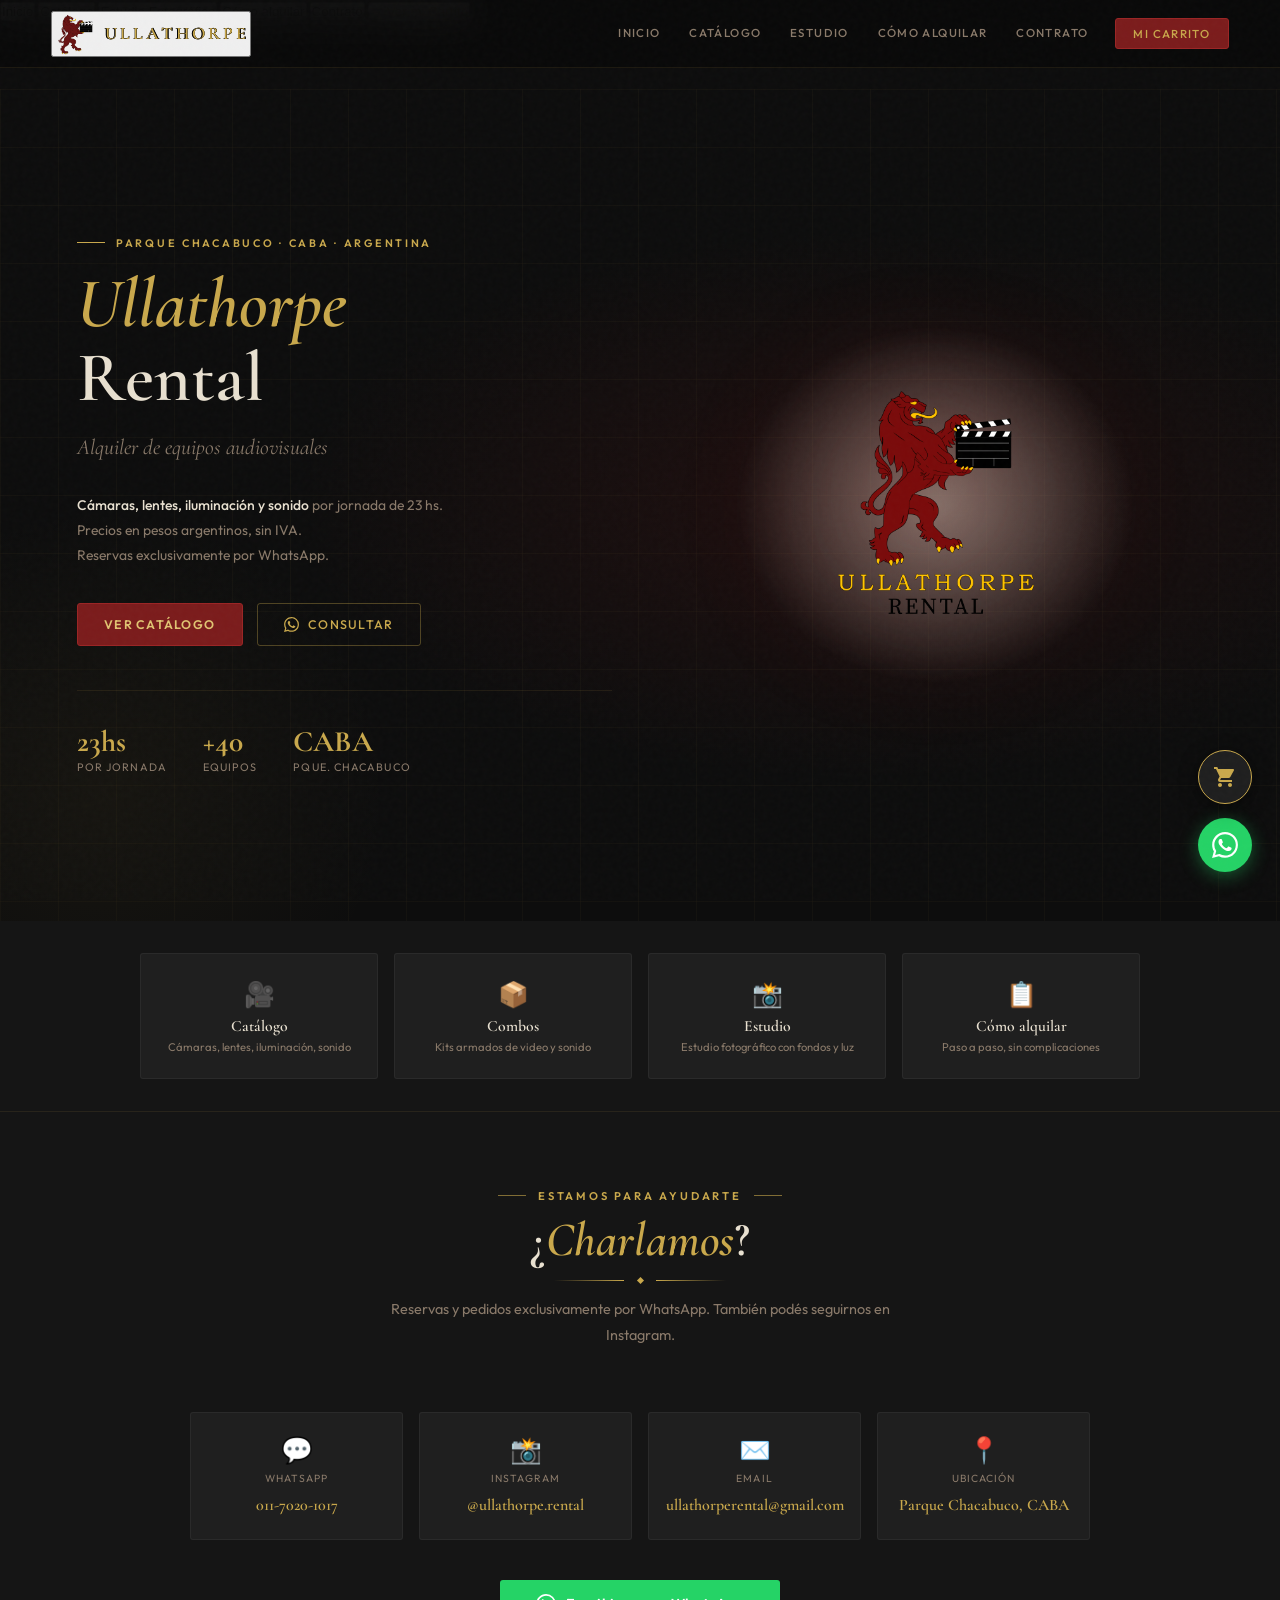
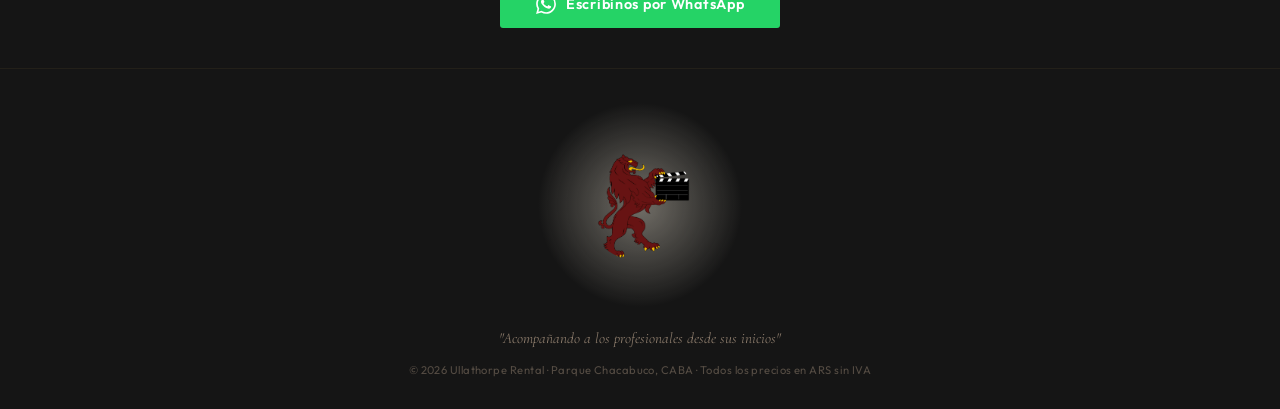
==== index.html @ 62156e7d "fix numero de whatsapp" ====
<!DOCTYPE html>
<html lang="es">
<head>
  <meta charset="UTF-8" />
  <meta name="viewport" content="width=device-width, initial-scale=1.0" />
  <title>Ullathorpe Rental — Alquiler de Equipos Audiovisuales</title>

  <link rel="icon" type="image/png" href="img/logo_leon.png" />
  <link rel="preconnect" href="https://fonts.googleapis.com" />
  <link rel="preconnect" href="https://fonts.gstatic.com" crossorigin />
  <link href="https://fonts.googleapis.com/css2?family=Cormorant+Garamond:ital,wght@0,400;0,500;0,600;0,700;1,400;1,600&family=Outfit:wght@300;400;500;600&display=swap" rel="stylesheet" />

  <link rel="stylesheet" href="style.css" />
</head>
<body>

<div class="confirm-overlay" id="confirm-overlay">
  <div class="confirm-box">
    <h4>¿Vaciar carrito?</h4>
    <p>Se eliminarán todos los equipos seleccionados.</p>
    <div class="confirm-btns">
      <button class="btn-secondary" onclick="closeConfirm()">Cancelar</button>
      <button class="btn-primary" style="background:#ff4444; border-color:#ff4444; color:#fff;" onclick="executeClearCart()">Vaciar</button>
    </div>
  </div>
</div>

<nav id="main-nav">
  <button class="nav-logo" onclick="showPage('home')">
    <img src="img/logo_leon.png" alt="Ullathorpe" onerror="this.style.display='none'" />
    <span class="nav-logo-name">Ullathorpe</span>
  </button>
  <ul class="nav-links" id="nav-links">
    <li><a onclick="showPage('home')"     id="nav-home"     >Inicio</a></li>
    <li><a onclick="showPage('catalogo')" id="nav-catalogo" >Catálogo</a></li>
    <li><a onclick="showPage('estudio')"  id="nav-estudio"  >Estudio</a></li>
    <li><a onclick="showPage('como')"     id="nav-como"     >Cómo alquilar</a></li>
    <li><a onclick="showPage('contrato')" id="nav-contrato" >Contrato</a></li>
    <li><a onclick="toggleCart()"         class="nav-cta"   >Mi Carrito</a></li>
  </ul>
  <button class="hamburger" id="hamburger" onclick="toggleMenu()" aria-label="Menú">
    <span></span><span></span><span></span>
  </button>
</nav>

<div class="nav-drawer" id="nav-drawer">
  <button id="dnb-home"     onclick="showPage('home');closeDrawer()">Inicio</button>
  <button id="dnb-catalogo" onclick="showPage('catalogo');closeDrawer()">Catálogo</button>
  <button id="dnb-estudio"  onclick="showPage('estudio');closeDrawer()">Estudio Fotográfico</button>
  <button id="dnb-como"     onclick="showPage('como');closeDrawer()">Cómo alquilar</button>
  <button id="dnb-contrato" onclick="showPage('contrato');closeDrawer()">Contrato</button>
  <button onclick="toggleCart();closeDrawer()" style="color:var(--gold);">→ Ver mi Carrito</button>
</div>

<div class="page-section active" id="page-home">
  <div class="hero-wrap">
    <div class="hero-bg"></div>
    <div class="hero-grid"></div>
    <div class="hero-content">
      <div class="hero-text">
        <div class="hero-eyebrow fi">Parque Chacabuco · CABA · Argentina</div>
        <h1 class="fi1"><span class="brand">Ullathorpe</span><br/>Rental</h1>
        <p class="hero-sub fi2">Alquiler de equipos audiovisuales</p>
        <p class="hero-copy fi3">
          <strong>Cámaras, lentes, iluminación y sonido</strong> por jornada de 23 hs.<br/>
          Precios en pesos argentinos, sin IVA.<br/>
          Reservas exclusivamente por WhatsApp.
        </p>
        <div class="hero-actions fi4">
          <button class="btn-primary" onclick="showPage('catalogo')">Ver catálogo</button>
          <button class="btn-secondary" onclick="openWsp()">
            <svg width="15" height="15" viewBox="0 0 24 24" fill="currentColor"><path d="M17.472 14.382c-.297-.149-1.758-.867-2.03-.967-.273-.099-.471-.148-.67.15-.197.297-.767.966-.94 1.164-.173.199-.347.223-.644.075-.297-.15-1.255-.463-2.39-1.475-.883-.788-1.48-1.761-1.653-2.059-.173-.297-.018-.458.13-.606.134-.133.298-.347.446-.52.149-.174.198-.298.298-.497.099-.198.05-.371-.025-.52-.075-.149-.669-1.612-.916-2.207-.242-.579-.487-.5-.669-.51-.173-.008-.371-.01-.57-.01-.198 0-.52.074-.792.372-.272.297-1.04 1.016-1.04 2.479 0 1.462 1.065 2.875 1.213 3.074.149.198 2.096 3.2 5.077 4.487.709.306 1.262.489 1.694.625.712.227 1.36.195 1.871.118.571-.085 1.758-.719 2.006-1.413.248-.694.248-1.289.173-1.413-.074-.124-.272-.198-.57-.347m-5.421 7.403h-.004a9.87 9.87 0 01-5.031-1.378l-.361-.214-3.741.982.998-3.648-.235-.374a9.86 9.86 0 01-1.51-5.26c.001-5.45 4.436-9.884 9.888-9.884 2.64 0 5.122 1.03 6.988 2.898a9.825 9.825 0 012.893 6.994c-.003 5.45-4.437 9.884-9.885 9.884m8.413-18.297A11.815 11.815 0 0012.05 0C5.495 0 .16 5.335.157 11.892c0 2.096.547 4.142 1.588 5.945L.057 24l6.305-1.654a11.882 11.882 0 005.683 1.448h.005c6.554 0 11.89-5.335 11.893-11.893a11.821 11.821 0 00-3.48-8.413Z"/></svg>
            Consultar
          </button>
        </div>
        <div class="hero-stats fi5">
          <div><div class="stat-num">23hs</div><div class="stat-lbl">Por jornada</div></div>
          <div><div class="stat-num">+40</div><div class="stat-lbl">Equipos</div></div>
          <div><div class="stat-num">CABA</div><div class="stat-lbl">Pque. Chacabuco</div></div>
        </div>
      </div>
      <div class="hero-logo-col fi3">
        <img src="img/logo.png" alt="Ullathorpe Rental" onerror="this.style.opacity='.08'" />
      </div>
    </div>
  </div>

  <div class="quick-links">
    <div class="quick-links-grid">
      <div class="ql-card" onclick="showPage('catalogo')"><div class="ql-icon">🎥</div><div class="ql-title">Catálogo</div><div class="ql-desc">Cámaras, lentes, iluminación, sonido</div></div>
      <div class="ql-card" onclick="goToCombos()"><div class="ql-icon">📦</div><div class="ql-title">Combos</div><div class="ql-desc">Kits armados de video y sonido</div></div>
      <div class="ql-card" onclick="showPage('estudio')"><div class="ql-icon">📸</div><div class="ql-title">Estudio</div><div class="ql-desc">Estudio fotográfico con fondos y luz</div></div>
      <div class="ql-card" onclick="showPage('como')"><div class="ql-icon">📋</div><div class="ql-title">Cómo alquilar</div><div class="ql-desc">Paso a paso, sin complicaciones</div></div>
    </div>
  </div>

  <div id="contact-slot-home"></div>
</div>

<div class="page-section" id="page-catalogo">
  <div class="section-wrap">
    <div class="section-header">
      <div class="eyebrow">Equipamiento profesional</div>
      <h2>Nuestro <em>Catálogo</em></h2>
      <div class="ornament"><span class="ornament-diamond"></span></div>
      <p class="section-desc">
        Precios por jornada de 23 hs, en pesos argentinos, sin IVA.<br/>
        <span class="last-update-label"></span>
	  </p>
    </div>
	<div class="cat-filters" id="main-filters"></div>
    <div class="subcat-filters" id="subcat-filters" style="display:none;"></div>
    <div class="cat-grid" id="cat-grid"></div>
  </div>
  <div id="contact-slot-catalogo"></div>
</div>

<div class="page-section" id="page-estudio">
  <div class="section-wrap">
    <div class="section-header">
      <div class="eyebrow">Flores, CABA</div>
      <h2>Alquiler de <em>Estudio Fotográfico</em></h2>
      <div class="ornament"><span class="ornament-diamond"></span></div>
    </div>

    <div class="studio-layout">
      <div class="studio-text">
        <p>Un espacio pensado para producciones fotográficas y audiovisuales en el barrio de Flores, CABA. Equipado para que llegués y te pongas a trabajar sin vueltas.</p>
        <ul class="studio-features-list">
          <li><strong>Luz continua con softbox</strong> — Iluminación difusa lista para usar</li>
          <li><strong>Luz alternativa</strong> — Segunda fuente para composiciones más complejas</li>
          <li><strong>Fondo infinito blanco</strong> — Para retratos, productos y moda</li>
          <li><strong>Fondo infinito negro</strong> — Para looks dramáticos y alto contraste</li>
          <li><strong>Fondo croma (verde)</strong> — Para chroma key y postproducción</li>
        </ul>
        <div style="margin-top:1.75rem;">
          <button class="btn-primary" onclick="openWsp('Hola! Quiero consultar disponibilidad del estudio fotográfico en Flores.')">
            <svg width="15" height="15" viewBox="0 0 24 24" fill="currentColor"><path d="M17.472 14.382c-.297-.149-1.758-.867-2.03-.967-.273-.099-.471-.148-.67.15-.197.297-.767.966-.94 1.164-.173.199-.347.223-.644.075-.297-.15-1.255-.463-2.39-1.475-.883-.788-1.48-1.761-1.653-2.059-.173-.297-.018-.458.13-.606.134-.133.298-.347.446-.52.149-.174.198-.298.298-.497.099-.198.05-.371-.025-.52-.075-.149-.669-1.612-.916-2.207-.242-.579-.487-.5-.669-.51-.173-.008-.371-.01-.57-.01-.198 0-.52.074-.792.372-.272.297-1.04 1.016-1.04 2.479 0 1.462 1.065 2.875 1.213 3.074.149.198 2.096 3.2 5.077 4.487.709.306 1.262.489 1.694.625.712.227 1.36.195 1.871.118.571-.085 1.758-.719 2.006-1.413.248-.694.248-1.289.173-1.413-.074-.124-.272-.198-.57-.347m-5.421 7.403h-.004a9.87 9.87 0 01-5.031-1.378l-.361-.214-3.741.982.998-3.648-.235-.374a9.86 9.86 0 01-1.51-5.26c.001-5.45 4.436-9.884 9.888-9.884 2.64 0 5.122 1.03 6.988 2.898a9.825 9.825 0 012.893 6.994c-.003 5.45-4.437 9.884-9.885 9.884m8.413-18.297A11.815 11.815 0 0012.05 0C5.495 0 .16 5.335.157 11.892c0 2.096.547 4.142 1.588 5.945L.057 24l6.305-1.654a11.882 11.882 0 005.683 1.448h.005c6.554 0 11.89-5.335 11.893-11.893a11.821 11.821 0 00-3.48-8.413Z"/></svg>
            Consultar disponibilidad
          </button>
        </div>
      </div>

      <div class="studio-gallery">
        <div class="gallery-main-slot">
          <img src="img/estudio/estudio-main.jpg" alt="Estudio fotográfico Ullathorpe" onerror="this.style.display='none';this.nextElementSibling.style.display='flex'" />
          <div class="gallery-placeholder" style="display:none"><svg viewBox="0 0 24 24" fill="none" stroke="currentColor" stroke-width="1.2"><rect x="3" y="3" width="18" height="18" rx="2"/><circle cx="8.5" cy="8.5" r="1.5"/><path d="m21 15-5-5L5 21"/></svg>Foto principal<span class="fname">img/estudio/estudio-main.jpg</span></div>
        </div>
        <div class="gallery-row">
          <div class="gallery-slot">
            <img src="img/estudio/estudio-2.jpg" alt="Fondo blanco" onerror="this.style.display='none';this.nextElementSibling.style.display='flex'" />
            <div class="gallery-placeholder" style="display:none"><svg viewBox="0 0 24 24" fill="none" stroke="currentColor" stroke-width="1.2"><rect x="3" y="3" width="18" height="18" rx="2"/><circle cx="8.5" cy="8.5" r="1.5"/><path d="m21 15-5-5L5 21"/></svg>Fondo blanco<span class="fname">estudio-2.jpg</span></div>
          </div>
          <div class="gallery-slot">
            <img src="img/estudio/estudio-3.jpg" alt="Fondo negro" onerror="this.style.display='none';this.nextElementSibling.style.display='flex'" />
            <div class="gallery-placeholder" style="display:none"><svg viewBox="0 0 24 24" fill="none" stroke="currentColor" stroke-width="1.2"><rect x="3" y="3" width="18" height="18" rx="2"/><circle cx="8.5" cy="8.5" r="1.5"/><path d="m21 15-5-5L5 21"/></svg>Fondo negro<span class="fname">estudio-3.jpg</span></div>
          </div>
          <div class="gallery-slot">
            <img src="img/estudio/estudio-4.jpg" alt="Croma verde" onerror="this.style.display='none';this.nextElementSibling.style.display='flex'" />
            <div class="gallery-placeholder" style="display:none"><svg viewBox="0 0 24 24" fill="none" stroke="currentColor" stroke-width="1.2"><rect x="3" y="3" width="18" height="18" rx="2"/><circle cx="8.5" cy="8.5" r="1.5"/><path d="m21 15-5-5L5 21"/></svg>Croma verde<span class="fname">estudio-4.jpg</span></div>
          </div>
          <div class="gallery-slot">
            <img src="img/estudio/estudio-5.jpg" alt="Iluminación" onerror="this.style.display='none';this.nextElementSibling.style.display='flex'" />
            <div class="gallery-placeholder" style="display:none"><svg viewBox="0 0 24 24" fill="none" stroke="currentColor" stroke-width="1.2"><rect x="3" y="3" width="18" height="18" rx="2"/><circle cx="8.5" cy="8.5" r="1.5"/><path d="m21 15-5-5L5 21"/></svg>Iluminación<span class="fname">estudio-5.jpg</span></div>
          </div>
          <div class="gallery-slot">
            <img src="img/estudio/estudio-6.jpg" alt="Equipamiento" onerror="this.style.display='none';this.nextElementSibling.style.display='flex'" />
            <div class="gallery-placeholder" style="display:none"><svg viewBox="0 0 24 24" fill="none" stroke="currentColor" stroke-width="1.2"><rect x="3" y="3" width="18" height="18" rx="2"/><circle cx="8.5" cy="8.5" r="1.5"/><path d="m21 15-5-5L5 21"/></svg>Equipamiento<span class="fname">estudio-6.jpg</span></div>
          </div>
        </div>
      </div>
    </div>

    <div class="studio-feat-grid">
      <div class="studio-feat"><div class="studio-feat-icon">💡</div><div class="studio-feat-title">Luz continua + softbox</div><div class="studio-feat-desc">Iluminación suave y difusa, ideal para retratos y productos.</div></div>
      <div class="studio-feat"><div class="studio-feat-icon">🔦</div><div class="studio-feat-title">Luz alternativa</div><div class="studio-feat-desc">Segunda fuente de luz para jugar con dirección y profundidad.</div></div>
      <div class="studio-feat"><div class="studio-feat-icon">⬜</div><div class="studio-feat-title">Fondo blanco infinito</div><div class="studio-feat-desc">Clásico para e-commerce, moda y retratos limpios.</div></div>
      <div class="studio-feat"><div class="studio-feat-icon">⬛</div><div class="studio-feat-title">Fondo negro infinito</div><div class="studio-feat-desc">Para composiciones dramáticas y alto contraste.</div></div>
      <div class="studio-feat"><div class="studio-feat-icon">🟩</div><div class="studio-feat-title">Fondo croma verde</div><div class="studio-feat-desc">Para chroma key y postproducción con fondos virtuales.</div></div>
      <div class="studio-feat"><div class="studio-feat-icon">📍</div><div class="studio-feat-title">Flores, CABA</div><div class="studio-feat-desc">Fácil acceso. Coordinamos horario y entrega por WhatsApp.</div></div>
    </div>

    <div class="section-header" style="margin-top:1rem;margin-bottom:1.5rem;">
      <div class="eyebrow">Tarifas</div>
      <h2>Precios del <em>Estudio</em></h2>
      <div class="ornament"><span class="ornament-diamond"></span></div>
      <p class="section-desc">En pesos argentinos, sin IVA. Consultá por WhatsApp ya que los precios se actualizan frecuentemente.</p>
    </div>

    <div class="studio-pricing">
      <div class="studio-pricing-title">Alquiler de Estudio Fotográfico — Flores, CABA</div>
      <div class="studio-price-row">
        <div class="studio-price-name">Jornada completa (4 hs)<small>Incluye todos los fondos y equipamiento de iluminación</small></div>
        <div class="studio-price-val">Consultar</div>
      </div>
      <div class="studio-price-row">
        <div class="studio-price-name">Media jornada (2 hs)<small>Incluye todos los fondos y equipamiento de iluminación</small></div>
        <div class="studio-price-val">Consultar</div>
      </div>
      <div class="studio-price-row">
        <div class="studio-price-name">Hora adicional<small>Por hora extra sobre la jornada contratada</small></div>
        <div class="studio-price-val">Consultar</div>
      </div>
    </div>

    <div style="text-align:center;margin-top:1.75rem;">
      <button class="btn-primary" onclick="openWsp('Hola! Quiero consultar disponibilidad y precio del estudio fotográfico en Flores.')">
        <svg width="15" height="15" viewBox="0 0 24 24" fill="currentColor"><path d="M17.472 14.382c-.297-.149-1.758-.867-2.03-.967-.273-.099-.471-.148-.67.15-.197.297-.767.966-.94 1.164-.173.199-.347.223-.644.075-.297-.15-1.255-.463-2.39-1.475-.883-.788-1.48-1.761-1.653-2.059-.173-.297-.018-.458.13-.606.134-.133.298-.347.446-.52.149-.174.198-.298.298-.497.099-.198.05-.371-.025-.52-.075-.149-.669-1.612-.916-2.207-.242-.579-.487-.5-.669-.51-.173-.008-.371-.01-.57-.01-.198 0-.52.074-.792.372-.272.297-1.04 1.016-1.04 2.479 0 1.462 1.065 2.875 1.213 3.074.149.198 2.096 3.2 5.077 4.487.709.306 1.262.489 1.694.625.712.227 1.36.195 1.871.118.571-.085 1.758-.719 2.006-1.413.248-.694.248-1.289.173-1.413-.074-.124-.272-.198-.57-.347m-5.421 7.403h-.004a9.87 9.87 0 01-5.031-1.378l-.361-.214-3.741.982.998-3.648-.235-.374a9.86 9.86 0 01-1.51-5.26c.001-5.45 4.436-9.884 9.888-9.884 2.64 0 5.122 1.03 6.988 2.898a9.825 9.825 0 012.893 6.994c-.003 5.45-4.437 9.884-9.885 9.884m8.413-18.297A11.815 11.815 0 0012.05 0C5.495 0 .16 5.335.157 11.892c0 2.096.547 4.142 1.588 5.945L.057 24l6.305-1.654a11.882 11.882 0 005.683 1.448h.005c6.554 0 11.89-5.335 11.893-11.893a11.821 11.821 0 00-3.48-8.413Z"/></svg>
        Escribinos por WhatsApp
      </button>
    </div>
  </div>
  <div id="contact-slot-estudio"></div>
</div>

<div class="page-section" id="page-como">
  <div class="section-wrap">
    <div class="section-header">
      <div class="eyebrow">Simple y rápido</div>
      <h2>¿Cómo <em>alquilar</em>?</h2>
      <div class="ornament"><span class="ornament-diamond"></span></div>
      <p class="section-desc">Todo se gestiona por WhatsApp. Sin formularios complicados, sin vueltas.</p>
    </div>
    <div class="steps-grid">
      <div class="step-item"><div class="step-num">1</div><div class="step-title">Elegí tu equipo</div><p class="step-desc">Revisá el catálogo y anotá los equipos que necesitás para tu producción.</p></div>
      <div class="step-item"><div class="step-num">2</div><div class="step-title">Consultá disponibilidad</div><p class="step-desc">Escribinos por WhatsApp al <strong style="color:var(--gold)">011-7020-1017</strong> con la fecha y los equipos que te interesan.</p></div>
      <div class="step-item"><div class="step-num">3</div><div class="step-title">Confirmá la reserva</div><p class="step-desc">Acordamos los detalles, te enviamos el contrato y coordinamos entrega y devolución.</p></div>
      <div class="step-item"><div class="step-num">4</div><div class="step-title">¡A filmar!</div><p class="step-desc">Retirás el equipo y tenés 23 hs para darle con todo. Así nomás.</p></div>
    </div>

    <div class="alta-box">
      <div class="alta-icon">📋</div>
      <div>
        <div class="alta-title">¿Es tu primera vez alquilando con nosotros?</div>
        <p class="alta-desc">Si es tu primer alquiler, necesitamos que completes un <strong>Formulario de Alta</strong> con tus datos. Solo se hace una vez y tarda menos de 2 minutos.</p>
        <a href="https://forms.gle/zLeecpawquhxConz8" target="_blank" rel="noopener" class="btn-primary">Completar formulario de alta →</a>
      </div>
    </div>

    <div style="text-align:center;margin-top:2.5rem;">
      <button class="btn-primary" onclick="openWsp('Hola! Quiero consultar por equipos disponibles.')">
        <svg width="15" height="15" viewBox="0 0 24 24" fill="currentColor"><path d="M17.472 14.382c-.297-.149-1.758-.867-2.03-.967-.273-.099-.471-.148-.67.15-.197.297-.767.966-.94 1.164-.173.199-.347.223-.644.075-.297-.15-1.255-.463-2.39-1.475-.883-.788-1.48-1.761-1.653-2.059-.173-.297-.018-.458.13-.606.134-.133.298-.347.446-.52.149-.174.198-.298.298-.497.099-.198.05-.371-.025-.52-.075-.149-.669-1.612-.916-2.207-.242-.579-.487-.5-.669-.51-.173-.008-.371-.01-.57-.01-.198 0-.52.074-.792.372-.272.297-1.04 1.016-1.04 2.479 0 1.462 1.065 2.875 1.213 3.074.149.198 2.096 3.2 5.077 4.487.709.306 1.262.489 1.694.625.712.227 1.36.195 1.871.118.571-.085 1.758-.719 2.006-1.413.248-.694.248-1.289.173-1.413-.074-.124-.272-.198-.57-.347m-5.421 7.403h-.004a9.87 9.87 0 01-5.031-1.378l-.361-.214-3.741.982.998-3.648-.235-.374a9.86 9.86 0 01-1.51-5.26c.001-5.45 4.436-9.884 9.888-9.884 2.64 0 5.122 1.03 6.988 2.898a9.825 9.825 0 012.893 6.994c-.003 5.45-4.437 9.884-9.885 9.884m8.413-18.297A11.815 11.815 0 0012.05 0C5.495 0 .16 5.335.157 11.892c0 2.096.547 4.142 1.588 5.945L.057 24l6.305-1.654a11.882 11.882 0 005.683 1.448h.005c6.554 0 11.89-5.335 11.893-11.893a11.821 11.821 0 00-3.48-8.413Z"/></svg>
        Escribinos por WhatsApp
      </button>
    </div>
  </div>
  <div id="contact-slot-como"></div>
</div>

<div class="page-section" id="page-contrato">
  <div class="section-wrap">
    <div class="section-header">
      <div class="eyebrow">Transparencia total</div>
      <h2>Nuestro <em>Contrato</em></h2>
      <div class="ornament"><span class="ornament-diamond"></span></div>
      <p class="section-desc">Sin letra chica. Leé el contrato completo antes de alquilar.</p>
    </div>
    <div class="contrato-wrap">
      <div class="contrato-header">
        <h3>Contrato de Locación de Bienes Muebles No Fungibles</h3>
        <p>Ullathorpe Rental · Parque Chacabuco, CABA, Argentina</p>
      </div>
      <div class="contrato-body">
        <div class="contrato-text">
          <h4>Partes</h4>
          <p>Entre <strong>ULLATHORPE RENTAL</strong> (en adelante, <em>el Locador</em>), con domicilio en Parque Chacabuco, Ciudad Autónoma de Buenos Aires, y la persona que figure como locatario en la planilla de alquiler (en adelante, <em>el Locatario</em>), se celebra el presente Contrato de Locación de Bienes Muebles No Fungibles, sujeto a las siguientes cláusulas y condiciones:</p>
          <h4>Artículo 1 — Objeto del contrato</h4>
          <p>El Locador cede en locación al Locatario el/los equipo/s audiovisual/es detallado/s en la planilla de alquiler adjunta, por el período y precio acordados. Los equipos son bienes muebles no fungibles y se entregan en perfecto estado de funcionamiento.</p>
          <h4>Artículo 2 — Precio y condiciones de pago</h4>
          <p>El precio del alquiler es el acordado entre las partes y consignado en la planilla de alquiler. El pago se realiza en el momento de la entrega del equipo, salvo acuerdo previo por escrito. Los precios son en pesos argentinos y no incluyen IVA.</p>
          <h4>Artículo 3 — Plazo de locación</h4>
          <p>El plazo de locación es de 23 (veintitrés) horas, contadas desde el momento de la entrega del equipo al Locatario, salvo que se acuerde un período diferente por escrito. La devolución fuera de término habilitará al Locador a cobrar una jornada adicional por cada 23 horas o fracción de retraso.</p>
          <h4>Artículo 4 — Responsabilidad por daños y pérdidas</h4>
          <p>El Locatario se hace responsable de los equipos desde el momento de la entrega hasta su devolución completa al Locador. En caso de daño parcial o total, robo, pérdida o extravío del equipo o cualquiera de sus accesorios, el Locatario deberá abonar el costo de reparación o reposición del bien afectado, según cotización del mercado al momento del hecho.</p>
          <p>El Locatario no podrá alegar caso fortuito o fuerza mayor para eximirse de esta responsabilidad, salvo acuerdo expreso del Locador.</p>
          <h4>Artículo 5 — Uso del equipo</h4>
          <p>El Locatario se compromete a utilizar los equipos exclusivamente para los fines acordados y de acuerdo a las instrucciones del fabricante. Queda prohibido:</p>
          <ul>
            <li>Ceder, subalquilar o prestar el equipo a terceros sin autorización escrita del Locador.</li>
            <li>Realizar modificaciones, reparaciones o intervenciones técnicas sobre el equipo.</li>
            <li>Utilizar el equipo en condiciones ambientales extremas (lluvia, polvo, temperaturas extremas) sin las protecciones adecuadas.</li>
          </ul>
          <h4>Artículo 6 — Entrega y devolución</h4>
          <p>La entrega y devolución se realizará en el domicilio del Locador, salvo acuerdo en contrario. Al momento de la entrega, ambas partes verificarán el estado del equipo y sus accesorios. El Locatario firmará la planilla de conformidad. En caso de detectarse daños no presentes al momento de la entrega, se aplicará el Artículo 4.</p>
          <h4>Artículo 7 — Garantía</h4>
          <p>El Locatario podrá ser requerido a dejar una garantía en efectivo o por otro medio acordado. Dicha garantía será devuelta una vez verificado el buen estado del equipo al momento de la devolución.</p>
          <h4>Artículo 8 — Incumplimiento</h4>
          <p>El incumplimiento de cualquiera de las obligaciones asumidas habilitará al Locador a exigir el cumplimiento forzado, la resolución del contrato y/o el resarcimiento de daños y perjuicios, según corresponda.</p>
          <h4>Artículo 9 — Jurisdicción</h4>
          <p>Las partes se someten a la jurisdicción de los Tribunales Ordinarios de la Ciudad Autónoma de Buenos Aires, renunciando a cualquier otro fuero que pudiera corresponderles.</p>
          <h4>Artículo 10 — Conformidad</h4>
          <p>La firma de la planilla de alquiler implica la lectura, comprensión y aceptación de todas las cláusulas del presente contrato.</p>
          <div class="contrato-note">¿Tenés alguna pregunta sobre el contrato? Escribinos antes de alquilar.<br/><strong>WhatsApp: 011-7020-1017</strong></div>
        </div>
      </div>
    </div>
  </div>
  <div id="contact-slot-contrato"></div>
</div>

<a class="wsp-float"
   href="https://wa.me/5491170201017?text=Hola%21+Quiero+consultar+por+equipos+disponibles."
   target="_blank" rel="noopener" title="Escribinos por WhatsApp">
  <svg viewBox="0 0 24 24" fill="white"><path d="M17.472 14.382c-.297-.149-1.758-.867-2.03-.967-.273-.099-.471-.148-.67.15-.197.297-.767.966-.94 1.164-.173.199-.347.223-.644.075-.297-.15-1.255-.463-2.39-1.475-.883-.788-1.48-1.761-1.653-2.059-.173-.297-.018-.458.13-.606.134-.133.298-.347.446-.52.149-.174.198-.298.298-.497.099-.198.05-.371-.025-.52-.075-.149-.669-1.612-.916-2.207-.242-.579-.487-.5-.669-.51-.173-.008-.371-.01-.57-.01-.198 0-.52.074-.792.372-.272.297-1.04 1.016-1.04 2.479 0 1.462 1.065 2.875 1.213 3.074.149.198 2.096 3.2 5.077 4.487.709.306 1.262.489 1.694.625.712.227 1.36.195 1.871.118.571-.085 1.758-.719 2.006-1.413.248-.694.248-1.289.173-1.413-.074-.124-.272-.198-.57-.347m-5.421 7.403h-.004a9.87 9.87 0 01-5.031-1.378l-.361-.214-3.741.982.998-3.648-.235-.374a9.86 9.86 0 01-1.51-5.26c.001-5.45 4.436-9.884 9.888-9.884 2.64 0 5.122 1.03 6.988 2.898a9.825 9.825 0 012.893 6.994c-.003 5.45-4.437 9.884-9.885 9.884m8.413-18.297A11.815 11.815 0 0012.05 0C5.495 0 .16 5.335.157 11.892c0 2.096.547 4.142 1.588 5.945L.057 24l6.305-1.654a11.882 11.882 0 005.683 1.448h.005c6.554 0 11.89-5.335 11.893-11.893a11.821 11.821 0 00-3.48-8.413Z"/></svg>
</a>

<button class="cart-float" id="cart-float-btn" onclick="toggleCart()" title="Ver Carrito">
  <svg viewBox="0 0 24 24" fill="currentColor"><path d="M7 18c-1.1 0-1.99.9-1.99 2S5.9 22 7 22s2-.9 2-2-.9-2-2-2zM1 2v2h2l3.6 7.59-1.35 2.45c-.16.28-.25.61-.25.96 0 1.1.9 2 2 2h12v-2H7.42c-.14 0-.25-.11-.25-.25l.03-.12.9-1.63h7.45c.75 0 1.41-.41 1.75-1.03l3.58-6.49c.08-.14.12-.31.12-.48 0-.55-.45-1-1-1H5.21l-.94-2H1zm16 16c-1.1 0-1.99.9-1.99 2s.89 2 1.99 2 2-.9 2-2-.9-2-2-2z"/></svg>
  <span class="cart-badge" id="cart-badge" style="display:none;">0</span>
</button>

<div class="cart-overlay" id="cart-overlay" onclick="toggleCart()"></div>
<div class="cart-modal" id="cart-modal">
  <div class="cart-header">
  <h3>Mi Carrito</h3>
  <div style="display:flex; align-items:center; gap: 1.2rem;">
    <button class="cart-clear-all" onclick="clearCart()" title="Vaciar todo el carrito">
      <svg viewBox="0 0 24 24" fill="none" stroke="currentColor" stroke-width="2" stroke-linecap="round" stroke-linejoin="round"><path d="M3 6h18"></path><path d="M19 6v14c0 1-1 2-2 2H7c-1 0-2-1-2-2V6"></path><path d="M8 6V4c0-1 1-2 2-2h4c1 0 2 1 2 2v2"></path></svg>
    </button>
    <button class="cart-close" onclick="toggleCart()">✕</button>
  </div>
</div>
  <div class="cart-body" id="cart-body">
    </div>
  <div class="cart-footer">
    <div class="cart-rental-opts">
      <div class="opt-group">
        <label for="cart-date">Fecha de retiro</label>
        <input type="date" id="cart-date" />
      </div>
      <div class="opt-group">
        <label for="cart-days" id="cart-days-label">Jornadas (23hs)</label>
        <input type="number" id="cart-days" value="1" min="1" />
      </div>
    </div>
    <div class="cart-total">
      <span>Total:</span>
      <strong id="cart-total-price">$0</strong>
    </div>
    <button class="btn-primary" style="width:100%; justify-content:center; padding: 1rem;" onclick="checkout()">
      Reservar por WhatsApp
    </button>
  </div>
</div>

<script src="app.js"></script>
<div id="toast-container"></div>
</body>
</html>
---- style.css ----
/* ═══════════════════════════════════════════════════════════
   ULLATHORPE RENTAL — style.css
   Editá este archivo para cambios visuales.
   Para cambios de contenido → index.html
   Para lógica / datos       → app.js
═══════════════════════════════════════════════════════════ */

/* ── VARIABLES & RESET ── */
:root {
  --bordo:       #7B1C1C;
  --bordo-deep:  #5a1212;
  --bordo-light: #9b2525;
  --gold:        #C9A84C;
  --gold-light:  #e0c472;
  --dark:        #0d0d0d;
  --dark2:       #151515;
  --dark3:       #1f1f1f;
  --dark4:       #2a2a2a;
  --text:        #e8e0d0;
  --text-muted:  #8a7a6a;
  --serif:       'Cormorant Garamond', Georgia, serif;
  --sans:        'Outfit', sans-serif;
  --nav-h:       68px;
  --r:           3px;
}

*, *::before, *::after { box-sizing: border-box; margin: 0; padding: 0; }
html { scroll-behavior: smooth; }
body {
  font-family: var(--sans);
  background: var(--dark);
  color: var(--text);
  overflow-x: hidden;
  min-height: 100vh;
}

body.no-scroll { overflow: hidden; }

/* noise overlay */
body::after {
  content: '';
  position: fixed; inset: 0; pointer-events: none; z-index: 9000;
  background-image: url("data:image/svg+xml,%3Csvg viewBox='0 0 200 200' xmlns='http://www.w3.org/2000/svg'%3E%3Cfilter id='n'%3E%3CfeTurbulence type='fractalNoise' baseFrequency='0.9' numOctaves='4' stitchTiles='stitch'/%3E%3C/filter%3E%3Crect width='100%25' height='100%25' filter='url(%23n)'/%3E%3C/svg%3E");
  opacity: 0.022;
}

::-webkit-scrollbar { width: 5px; }
::-webkit-scrollbar-track { background: var(--dark2); }
::-webkit-scrollbar-thumb { background: var(--bordo); border-radius: 3px; }

/* ── NAV ── */
#main-nav {
  position: fixed; top: 0; left: 0; right: 0; z-index: 800;
  height: var(--nav-h);
  display: flex; align-items: center; justify-content: space-between;
  padding: 0 clamp(1rem, 4vw, 3.5rem);
  background: rgba(10,10,10,0.96);
  backdrop-filter: blur(16px);
  border-bottom: 1px solid rgba(201,168,76,0.1);
  transition: border-color .3s;
}
#main-nav.scrolled { border-bottom-color: rgba(201,168,76,0.22); }

.nav-logo {
  display: flex; align-items: center; gap: .6rem;
  cursor: pointer; text-decoration: none; flex-shrink: 0;
}
.nav-logo img { height: 42px; width: auto; display: block; }
.nav-logo-name {
  font-family: var(--serif); font-size: 1.1rem; font-weight: 600;
  letter-spacing: .18em; text-transform: uppercase; color: var(--gold);
  text-shadow: -0.3px -0.3px 0 #000, 0.3px -0.3px 0 #000, -0.3px 0.3px 0 #000, 0.3px 0.3px 0 #000;
}

.nav-links { display: flex; gap: 0; list-style: none; }
.nav-links li a {
  display: block; font-size: .72rem; font-weight: 500;
  letter-spacing: .12em; text-transform: uppercase;
  text-decoration: none; color: var(--text-muted);
  padding: .45rem .9rem; border-radius: var(--r);
  transition: color .2s, background .2s; cursor: pointer;
  border: none; background: none; font-family: var(--sans);
}
.nav-links li a:hover,
.nav-links li a.active { color: var(--gold); }
.nav-links li a.nav-cta {
  background: var(--bordo); color: var(--gold) !important;
  border: 1px solid var(--bordo-light); margin-left: .75rem; padding: .42rem 1.1rem;
}
.nav-links li a.nav-cta:hover { background: var(--bordo-light); color: #fff !important; }

.hamburger {
  display: none; flex-direction: column; gap: 5px;
  cursor: pointer; padding: 6px; background: none; border: none;
}
.hamburger span {
  display: block; width: 22px; height: 2px;
  background: var(--gold); border-radius: 2px; transition: all .3s;
}

/* ── SPA ENGINE ── */
.page-section { display: none; min-height: 100vh; padding-top: var(--nav-h); }
.page-section.active { display: block; }

/* ── SHARED UTILITIES ── */
.section-wrap {
  padding: clamp(3.5rem,7vw,6rem) clamp(1.25rem,5vw,5rem);
  max-width: 1240px; margin: 0 auto;
}
.section-header { text-align: center; margin-bottom: clamp(2.5rem,5vw,4rem); }
.eyebrow {
  font-size: .7rem; font-weight: 600; letter-spacing: .25em;
  text-transform: uppercase; color: var(--gold); margin-bottom: .7rem;
  display: flex; align-items: center; justify-content: center; gap: 0.75rem;
}
.eyebrow::before, .eyebrow::after { content: ''; display: block; width: 28px; height: 1px; background: var(--gold); opacity: 0.6; }
h2 { font-family: var(--serif); font-size: clamp(2rem,4vw,3rem); font-weight: 600; line-height: 1.1; color: var(--text); }
h2 em { font-style: italic; color: var(--gold); }
.section-desc {
  font-size: .9rem; color: var(--text-muted); margin-top: .9rem;
  max-width: 520px; margin-left: auto; margin-right: auto; line-height: 1.75;
}
.ornament { display: flex; align-items: center; gap: .85rem; justify-content: center; margin: .7rem 0; }
.ornament::before { content: ''; flex: 1; max-width: 70px; height: 1px; background: linear-gradient(90deg,transparent,var(--gold)); }
.ornament::after  { content: ''; flex: 1; max-width: 70px; height: 1px; background: linear-gradient(90deg,var(--gold),transparent); }
.ornament-diamond { width: 5px; height: 5px; background: var(--gold); transform: rotate(45deg); }

.btn-primary {
  display: inline-flex; align-items: center; gap: .55rem;
  background: var(--bordo); color: var(--gold-light);
  font-family: var(--sans); font-size: .78rem; font-weight: 600;
  letter-spacing: .1em; text-transform: uppercase; text-decoration: none;
  padding: .8rem 1.65rem; border: 1px solid var(--bordo-light); border-radius: var(--r);
  cursor: pointer; transition: all .22s;
}
.btn-primary:hover { background: var(--bordo-light); color: #fff; transform: translateY(-1px); box-shadow: 0 8px 24px rgba(123,28,28,.4); }

.btn-secondary {
  display: inline-flex; align-items: center; gap: .55rem;
  background: transparent; color: var(--gold);
  font-family: var(--sans); font-size: .78rem; font-weight: 500;
  letter-spacing: .1em; text-transform: uppercase; text-decoration: none;
  padding: .8rem 1.65rem; border: 1px solid rgba(201,168,76,.35); border-radius: var(--r);
  cursor: pointer; transition: all .22s;
}
.btn-secondary:hover { background: rgba(201,168,76,.08); border-color: var(--gold); }

/* ── CONTACT BLOCK (footer compartido por página) ── */
.contact-block {
  background: var(--dark2);
  border-top: 1px solid rgba(201,168,76,.1);
  padding: clamp(3rem,6vw,5rem) clamp(1.25rem,5vw,5rem) 0;
}
.contact-block .inner { max-width: 1240px; margin: 0 auto; }
.contact-cards {
  display: grid; grid-template-columns: repeat(auto-fit,minmax(170px,1fr));
  gap: 1rem; max-width: 900px; margin: 0 auto 2.5rem;
}
.contact-card {
  background: var(--dark3); border: 1px solid rgba(255,255,255,.05); border-radius: var(--r);
  padding: 1.5rem 1rem; text-align: center; text-decoration: none; color: var(--text);
  display: flex; flex-direction: column; align-items: center; gap: .6rem;
  transition: border-color .22s, transform .22s; cursor: pointer;
}
.contact-card:hover { border-color: rgba(201,168,76,.28); transform: translateY(-2px); }
.contact-card .ci { font-size: 1.6rem; line-height: 1; }
.contact-card .cl { font-size: .65rem; letter-spacing: .1em; text-transform: uppercase; color: var(--text-muted); }
.contact-card .cv { font-family: var(--serif); font-size: 1rem; font-weight: 600; color: var(--gold); }
.contact-wsp-wrap { text-align: center; padding-bottom: 2.5rem; }
.wsp-big {
  display: inline-flex; align-items: center; gap: .65rem;
  background: #25D366; color: #fff;
  font-family: var(--sans); font-size: .9rem; font-weight: 600; letter-spacing: .05em;
  padding: .9rem 2.25rem; border-radius: var(--r); text-decoration: none;
  transition: all .2s; cursor: pointer; border: none;
}
.wsp-big:hover { background: #17a348; transform: translateY(-1px); box-shadow: 0 8px 24px rgba(37,211,102,.3); }

footer.site-footer {
  background: var(--dark2); border-top: 1px solid rgba(201,168,76,.08);
  padding: 2rem clamp(1.25rem,5vw,5rem);
  display: flex; flex-direction: column; align-items: center; gap: 1rem; text-align: center;
}
.footer-logo img { height: 208px; opacity: .99; background: radial-gradient(ellipse at center, rgba(232,224,208,0.45) 0%, transparent 70%); border-radius: 50%; padding: 3rem; }
.footer-tagline { font-family: var(--serif); font-style: italic; font-size: .95rem; color: var(--text-muted); }
.footer-legal { font-size: .7rem; color: var(--text-muted); opacity: .55; letter-spacing: .04em; }

/* ── HOME / HERO ── */
.hero-wrap {
  min-height: calc(100vh - var(--nav-h));
  display: flex; align-items: center;
  padding: clamp(3rem,7vw,6rem) clamp(1.25rem,6vw,5rem);
  position: relative; overflow: hidden;
}
.hero-bg {
  position: absolute; inset: 0; pointer-events: none;
  background:
    radial-gradient(ellipse 75% 55% at 68% 50%, rgba(123,28,28,.17) 0%, transparent 60%),
    radial-gradient(ellipse 45% 70% at 8% 85%, rgba(201,168,76,.05) 0%, transparent 50%);
}
.hero-grid {
  position: absolute; inset: 0;
  background-image:
    linear-gradient(rgba(201,168,76,.035) 1px, transparent 1px),
    linear-gradient(90deg, rgba(201,168,76,.035) 1px, transparent 1px);
  background-size: 58px 58px;
}
.hero-content {
  position: relative; z-index: 2;
  display: grid; grid-template-columns: 1fr 1fr; gap: 3.5rem; align-items: center;
  max-width: 1200px; width: 100%; margin: 0 auto;
}
.hero-eyebrow {
  font-size: .68rem; font-weight: 600; letter-spacing: .25em;
  text-transform: uppercase; color: var(--gold); margin-bottom: 1.1rem;
  display: flex; align-items: center; gap: .7rem;
}
.hero-eyebrow::before { content: ''; display: block; width: 28px; height: 1px; background: var(--gold); }
h1 { font-family: var(--serif); font-size: clamp(2.8rem,5.5vw,5rem); font-weight: 600; line-height: 1.04; color: var(--text); }
h1 .brand { color: var(--gold); font-style: italic; }
.hero-sub { font-family: var(--serif); font-style: italic; font-size: clamp(1rem,1.8vw,1.35rem); color: var(--text-muted); margin: 1.1rem 0 1.8rem; line-height: 1.5; }
.hero-copy { font-size: .87rem; color: var(--text-muted); line-height: 1.8; margin-bottom: 2.2rem; max-width: 430px; }
.hero-copy strong { color: var(--text); font-weight: 500; }
.hero-actions { display: flex; gap: .9rem; flex-wrap: wrap; }
.hero-logo-col { display: flex; align-items: center; justify-content: center; }
.hero-logo-col img { width: min(400px,90%); filter: drop-shadow(0 0 55px rgba(123,28,28,.48)); animation: floatY 7s ease-in-out infinite; background: radial-gradient(ellipse at center, rgba(232,224,208,0.45) 0%, transparent 70%); border-radius: 50%; padding: 3rem; }
@keyframes floatY { 0%,100%{transform:translateY(0)} 50%{transform:translateY(-11px)} }
.hero-stats { display: flex; gap: 2.25rem; margin-top: 2.75rem; padding-top: 2.25rem; border-top: 1px solid rgba(201,168,76,.1); }
.stat-num { font-family: var(--serif); font-size: 1.85rem; font-weight: 700; color: var(--gold); line-height: 1; }
.stat-lbl { font-size: .68rem; letter-spacing: .1em; text-transform: uppercase; color: var(--text-muted); margin-top: .25rem; }

.quick-links { background: var(--dark2); padding: 2rem clamp(1.25rem,5vw,5rem); }
.quick-links-grid { display: grid; grid-template-columns: repeat(auto-fit,minmax(150px,1fr)); gap: 1rem; max-width: 1000px; margin: 0 auto; }
.ql-card {
  background: var(--dark3); border: 1px solid rgba(255,255,255,.05); border-radius: var(--r);
  padding: 1.5rem 1rem; color: var(--text); cursor: pointer;
  transition: border-color .2s, transform .2s; text-align: center;
}
.ql-card:hover { border-color: rgba(201,168,76,.25); transform: translateY(-2px); }
.ql-icon { font-size: 1.55rem; margin-bottom: .5rem; }
.ql-title { font-family: var(--serif); font-size: .98rem; font-weight: 600; margin-bottom: .25rem; }
.ql-desc { font-size: .7rem; color: var(--text-muted); }

/* ── CATÁLOGO & COMBOS ── */
#page-catalogo { background: var(--dark2); }
.cat-filters { display: flex; flex-wrap: wrap; gap: .45rem; justify-content: center; margin-bottom: 1.25rem; }
.subcat-filters { display: flex; flex-wrap: wrap; gap: 0.4rem; justify-content: center; margin-bottom: 2.75rem; }
.subcat-btn {
  font-family: var(--sans); font-size: 0.65rem; font-weight: 500;
  letter-spacing: 0.08em; text-transform: uppercase;
  padding: 0.35rem 0.9rem; border-radius: 20px;
  border: 1px solid rgba(255,255,255,0.08); background: rgba(255,255,255,0.02);
  color: var(--text-muted); cursor: pointer; transition: all 0.18s;
}
.subcat-btn:hover { color: var(--text); border-color: rgba(201,168,76,0.3); background: rgba(201,168,76,0.05); }
.subcat-btn.active { background: rgba(201,168,76,0.15); border-color: var(--gold); color: var(--gold); }
.filter-btn {
  font-family: var(--sans); font-size: .7rem; font-weight: 500;
  letter-spacing: .1em; text-transform: uppercase;
  padding: .45rem 1.1rem; border-radius: var(--r);
  border: 1px solid rgba(201,168,76,.2); background: transparent;
  color: var(--text-muted); cursor: pointer; transition: all .18s;
}
.filter-btn:hover, .filter-btn.active { background: var(--bordo); border-color: var(--bordo-light); color: var(--gold); }
.cat-grid { display: grid; grid-template-columns: repeat(auto-fill,minmax(min(100%,265px),1fr)); gap: 1.1rem; }
.cat-card {
  background: var(--dark3); border: 1px solid rgba(255,255,255,.045); border-radius: var(--r);
  overflow: hidden; transition: transform .22s, border-color .22s, box-shadow .22s; position: relative;
  display: flex; flex-direction: column;
}
.cat-card::before { content: ''; position: absolute; top: 0; left: 0; width: 3px; height: 0; background: var(--gold); transition: height .28s; }
.cat-card:hover { transform: translateY(-2px); border-color: rgba(201,168,76,.18); box-shadow: 0 10px 30px rgba(0,0,0,.45); }
.cat-card:hover::before { height: 100%; }

/* Contenedor de Imagen (Normal y Combos) */
.cat-img {
  width: 100%; aspect-ratio: 4/3;
  background: var(--dark4); display: flex; align-items: center; justify-content: center;
  overflow: hidden; position: relative;
}
/* Se achicó al 82% para darle "aire" (márgenes) a las fotos individuales */
.cat-img img { 
  width: 82%; height: 82%; object-fit: contain; display: block; margin: auto; 
  transition: transform .35s, filter .35s; 
  filter: drop-shadow(0 0 1px var(--gold)); /* Reducido a 1px */
}
.cat-card:hover .cat-img img { 
  transform: scale(1.06); 
  filter: drop-shadow(0 0 3px var(--gold)); /* Reducido a 3px en el hover */
}
.cat-img-placeholder {
  display: flex; flex-direction: column; align-items: center; gap: .5rem;
  color: rgba(201,168,76,.2); font-size: .6rem; letter-spacing: .1em;
  text-transform: uppercase; text-align: center; padding: 1rem;
  position: absolute; inset: 0; justify-content: center;
}
.cat-img-placeholder svg { width: 30px; height: 30px; opacity: .4; }

/* Especial para collage de imágenes en combos */
.combo-img-collage { 
  width: 100%; height: 100%; display: grid; gap: 0.5rem; padding: 0.75rem; 
}
/* Al poner min-width y min-height en 0 forzamos a la imagen a no romper la grilla */
.combo-img-collage img {
  width: 100%; height: 100%; object-fit: contain; display: block;
  max-width: 100%; max-height: 100%; min-width: 0; min-height: 0;
  transition: transform .35s, filter .35s; 
  filter: drop-shadow(0 0 1px var(--gold)); /* Reducido a 1px */
}
/* Layout para 2 imágenes */
.combo-layout-2 {
  grid-template-columns: 1fr 1fr; align-items: center;
}
/* Layout para 3 imágenes (Triángulo) */
.combo-layout-3 {
  grid-template-columns: 1fr 1fr; grid-template-rows: 1fr 1fr;
}
.combo-layout-3 img:first-child {
  grid-column: 1 / -1; justify-self: center; max-width: 65%;
}
/* Layout para 4 imágenes (Cuadrado 2x2) */
.combo-layout-4 {
  grid-template-columns: 1fr 1fr; grid-template-rows: 1fr 1fr;
}

.cat-card.combo-style { border-color: rgba(201,168,76,0.18); background: linear-gradient(145deg, var(--dark3) 0%, var(--dark2) 100%); }

/* Cuerpo de la Card */
.cat-body { padding: 1.2rem; display: flex; flex-direction: column; flex: 1; }
.cat-cat { 
  display: flex; justify-content: space-between; align-items: center;
  font-size: .6rem; font-weight: 700; letter-spacing: .18em; text-transform: uppercase; color: var(--bordo-light); margin-bottom: .4rem; 
}
.cat-name { font-family: var(--serif); font-size: 1.08rem; font-weight: 600; color: var(--text); line-height: 1.3; margin-bottom: .4rem; }
.cat-desc { font-size: .75rem; color: var(--text-muted); line-height: 1.65; margin-bottom: .85rem; min-height: 2.4em; }

/* Items en lista (Especial para combos) */
.combo-card-items { list-style: none; margin: 0.2rem 0 0.85rem; }
.combo-card-items li {
  font-size: 0.74rem; color: var(--text-muted); padding: 0.25rem 0;
  border-bottom: 1px solid rgba(255,255,255,0.03); display: flex; align-items: flex-start; gap: 0.45rem;
  line-height: 1.45;
}
.combo-card-items li::before { content: '■'; color: var(--gold); font-size: 0.45rem; margin-top: 0.3rem; }

.combo-badge {
  display: inline-block; font-size: 0.55rem; font-weight: 700; letter-spacing: 0.15em;
  text-transform: uppercase; background: var(--bordo); color: var(--gold);
  padding: 0.2rem 0.5rem; border-radius: 2px;
}

.cat-price { font-family: var(--serif); font-size: 1.4rem; font-weight: 700; color: var(--gold); }
.cat-price-lbl { font-size: .6rem; color: var(--text-muted); letter-spacing: .04em; }

/* ACCIONES DE TARJETA (Carrito) */
.card-action-bar { 
  display: flex; justify-content: space-between; align-items: flex-end; 
  margin-top: auto; padding-top: 1rem; border-top: 1px solid rgba(201,168,76,0.1); 
}
.btn-add-cart {
  background: rgba(201,168,76,0.1); color: var(--gold); border: 1px solid rgba(201,168,76,0.3);
  padding: 0.5rem 1rem; border-radius: 2px; font-family: var(--sans); font-size: 0.75rem;
  font-weight: 600; text-transform: uppercase; letter-spacing: 0.05em; cursor: pointer; transition: all 0.2s;
}
.btn-add-cart:hover { background: var(--gold); color: var(--dark); }


/* ── ESTUDIO FOTOGRÁFICO ── */
#page-estudio { background: var(--dark); }
.studio-layout { display: grid; grid-template-columns: 1fr 1fr; gap: 3.5rem; align-items: start; margin-bottom: 3rem; }
.studio-text p { font-size: .88rem; color: var(--text-muted); line-height: 1.85; margin-top: 1rem; }
.studio-features-list { list-style: none; margin-top: 1.5rem; display: flex; flex-direction: column; gap: .6rem; }
.studio-features-list li { font-size: .84rem; color: var(--text-muted); display: flex; align-items: flex-start; gap: .65rem; }
.studio-features-list li::before { content: '›'; color: var(--gold); font-weight: 700; flex-shrink: 0; margin-top: 1px; }
.studio-features-list li strong { color: var(--text); font-weight: 500; }
.studio-gallery { display: flex; flex-direction: column; gap: .75rem; }
.gallery-main-slot {
  background: var(--dark3); border: 1px solid rgba(255,255,255,.06); border-radius: var(--r);
  overflow: hidden; aspect-ratio: 16/9; position: relative; display: flex; align-items: center; justify-content: center;
}
.gallery-row { display: grid; grid-template-columns: repeat(3,1fr); gap: .75rem; }
.gallery-slot {
  background: var(--dark3); border: 1px solid rgba(255,255,255,.06); border-radius: var(--r);
  overflow: hidden; aspect-ratio: 4/3; position: relative; display: flex; align-items: center; justify-content: center;
}
.gallery-slot img, .gallery-main-slot img { width: 100%; height: 100%; object-fit: cover; display: block; transition: transform .4s; }
.gallery-slot:hover img, .gallery-main-slot:hover img { transform: scale(1.04); }
.gallery-placeholder {
  display: flex; flex-direction: column; align-items: center; gap: .6rem;
  color: rgba(201,168,76,.2); font-size: .6rem; letter-spacing: .08em; text-transform: uppercase; text-align: center; padding: 1rem;
  position: absolute; inset: 0; justify-content: center;
}
.gallery-placeholder svg { width: 28px; height: 28px; opacity: .4; }
.gallery-placeholder .fname { font-size: .58rem; opacity: .5; margin-top: .2rem; }
.studio-feat-grid { display: grid; grid-template-columns: repeat(auto-fit,minmax(190px,1fr)); gap: 1rem; margin: 2.5rem 0; }
.studio-feat { background: var(--dark3); border: 1px solid rgba(255,255,255,.045); border-radius: var(--r); padding: 1.35rem; }
.studio-feat-icon { font-size: 1.5rem; margin-bottom: .6rem; }
.studio-feat-title { font-family: var(--serif); font-size: 1rem; font-weight: 700; color: var(--text); margin-bottom: .35rem; }
.studio-feat-desc { font-size: .77rem; color: var(--text-muted); line-height: 1.65; }
.studio-pricing { background: var(--dark3); border: 1px solid rgba(201,168,76,.15); border-radius: var(--r); padding: 2rem; max-width: 720px; margin: 0 auto 1rem; }
.studio-pricing-title { font-family: var(--serif); font-size: 1.3rem; font-weight: 700; color: var(--gold); margin-bottom: .75rem; }
.studio-price-row { display: flex; justify-content: space-between; align-items: center; padding: .8rem 0; border-bottom: 1px solid rgba(255,255,255,.05); }
.studio-price-row:last-of-type { border-bottom: none; }
.studio-price-name { font-size: .88rem; color: var(--text); }
.studio-price-name small { display: block; font-size: .73rem; color: var(--text-muted); margin-top: .15rem; }
.studio-price-val { font-family: var(--serif); font-size: 1.4rem; font-weight: 700; color: var(--gold); }

/* ── CÓMO ALQUILAR ── */
#page-como { background: var(--dark2); }
.steps-grid { display: grid; grid-template-columns: repeat(auto-fit,minmax(190px,1fr)); gap: 0; max-width: 950px; margin: 0 auto; position: relative; }
.steps-grid::before { content: ''; position: absolute; top: 47px; left: 10%; right: 10%; height: 1px; background: linear-gradient(90deg,transparent,var(--gold),transparent); opacity: .18; pointer-events: none; }
.step-item { text-align: center; padding: 0 1.5rem 2rem; }
.step-num { width: 54px; height: 54px; border-radius: 50%; background: var(--dark3); border: 2px solid var(--bordo); display: flex; align-items: center; justify-content: center; margin: 0 auto 1.1rem; font-family: var(--serif); font-size: 1.45rem; font-weight: 700; color: var(--gold); position: relative; z-index: 1; }
.step-title { font-family: var(--serif); font-size: 1.1rem; font-weight: 600; color: var(--text); margin-bottom: .45rem; }
.step-desc { font-size: .8rem; color: var(--text-muted); line-height: 1.72; }
.alta-box { max-width: 680px; margin: 3rem auto 0; background: var(--dark3); border: 1px solid rgba(201,168,76,.15); border-radius: var(--r); padding: 2rem; display: flex; gap: 1.5rem; align-items: flex-start; }
.alta-icon { font-size: 2rem; flex-shrink: 0; line-height: 1; }
.alta-title { font-family: var(--serif); font-size: 1.2rem; font-weight: 700; color: var(--gold); margin-bottom: .4rem; }
.alta-desc { font-size: .82rem; color: var(--text-muted); line-height: 1.7; margin-bottom: 1rem; }

/* ── CONTRATO ── */
#page-contrato { background: var(--dark2); }
.contrato-wrap { max-width: 800px; margin: 0 auto; background: var(--dark3); border: 1px solid rgba(201,168,76,.12); border-radius: var(--r); overflow: hidden; }
.contrato-header { background: var(--dark4); padding: 1.75rem 2rem; border-bottom: 1px solid rgba(201,168,76,.12); }
.contrato-header h3 { font-family: var(--serif); font-size: 1.25rem; font-weight: 700; color: var(--text); }
.contrato-header p { font-size: .78rem; color: var(--text-muted); margin-top: .3rem; }
.contrato-body { padding: 2rem; }
.contrato-text { font-size: .83rem; line-height: 1.9; color: #bfb5a5; }
.contrato-text h4 { font-family: var(--serif); font-size: 1rem; font-weight: 700; color: var(--gold); margin: 1.75rem 0 .65rem; padding-bottom: .4rem; border-bottom: 1px solid rgba(201,168,76,.12); }
.contrato-text h4:first-child { margin-top: 0; }
.contrato-text p { margin-bottom: .65rem; }
.contrato-text ul { padding-left: 1.1rem; margin-bottom: .65rem; }
.contrato-text li { margin-bottom: .35rem; }
.contrato-note { margin-top: 2rem; padding: 1.1rem 1.25rem; background: rgba(201,168,76,.06); border-left: 3px solid var(--gold); border-radius: 0 var(--r) var(--r) 0; font-size: .8rem; color: var(--text-muted); line-height: 1.7; }
.contrato-note strong { color: var(--gold); }

/* ── FLOATING WSP & CART ── */
.wsp-float {
  position: fixed; bottom: 1.75rem; right: 1.75rem; z-index: 700;
  width: 54px; height: 54px; border-radius: 50%; background: #25D366;
  text-decoration: none; display: flex; align-items: center; justify-content: center;
  box-shadow: 0 4px 18px rgba(37,211,102,.38);
  transition: transform .22s, box-shadow .22s; cursor: pointer; border: none;
}
.wsp-float:hover { transform: scale(1.1); box-shadow: 0 6px 26px rgba(37,211,102,.5); }
.wsp-float svg { width: 26px; height: 26px; }

.cart-float {
  position: fixed; bottom: 6rem; right: 1.75rem; z-index: 700;
  width: 54px; height: 54px; border-radius: 50%; background: var(--dark3); border: 1px solid var(--gold);
  color: var(--gold); display: flex; align-items: center; justify-content: center;
  box-shadow: 0 4px 18px rgba(0,0,0,0.5); transition: all 0.22s; cursor: pointer;
}
.cart-float:hover { transform: scale(1.1); background: var(--dark2); }
.cart-float svg { width: 24px; height: 24px; }
.cart-badge {
  position: absolute; top: -5px; right: -5px; background: var(--bordo); color: #fff;
  font-size: 0.65rem; font-weight: 700; width: 20px; height: 20px; border-radius: 50%;
  display: flex; align-items: center; justify-content: center; border: 2px solid var(--dark);
}

/* ── CART MODAL (Mejorado Responsive) ── */
.cart-overlay {
  position: fixed; inset: 0; background: rgba(0,0,0,0.7); backdrop-filter: blur(4px);
  z-index: 900; opacity: 0; pointer-events: none; transition: opacity 0.3s;
}
.cart-overlay.open { opacity: 1; pointer-events: auto; }

.cart-modal {
  position: fixed; top: 0; right: -100%; width: 100%; max-width: 440px; height: 100dvh;
  background: var(--dark2); z-index: 901; box-shadow: -5px 0 30px rgba(0,0,0,0.5);
  display: flex; flex-direction: column; transition: right 0.3s ease; border-left: 1px solid rgba(201,168,76,0.15);
}
.cart-modal.open { right: 0; }

.cart-header {
  padding: 1.5rem; border-bottom: 1px solid rgba(201,168,76,0.1); display: flex; justify-content: space-between; align-items: center;
}
.cart-header h3 { font-family: var(--serif); font-size: 1.5rem; color: var(--gold); }
.cart-close { background: none; border: none; color: var(--text-muted); font-size: 1.5rem; cursor: pointer; transition: color 0.2s; }
.cart-close:hover { color: var(--text); }

/* Cuerpo con scroll independiente para que no corte el footer */
.cart-body { flex: 1; overflow-y: auto; padding: 1.5rem; display: flex; flex-direction: column; gap: 1rem; }
.cart-empty { text-align: center; color: var(--text-muted); margin-top: 2rem; font-size: 0.9rem; line-height: 1.6; }

/* Nuevo layout del Item del carrito */
.cart-item {
  display: flex; gap: 1rem; background: var(--dark3); padding: 1rem; 
  border-radius: var(--r); border: 1px solid rgba(255,255,255,0.05); align-items: center;
}
/* Se quitó overflow: hidden para que el hover sobresalga y la insignia KIT escape del borde */
.cart-item-img { 
  width: 60px; height: 60px; background: var(--dark4); border-radius: 2px; 
  display: flex; align-items: center; justify-content: center; flex-shrink: 0; position: relative; 
}
.cart-item:hover .cart-item-img { z-index: 10; }

/* Animación de imagen en item normal */
.cart-item-img > img { 
  max-width: 90%; max-height: 90%; object-fit: contain; 
  transition: all 0.3s ease; filter: drop-shadow(0 0 1px var(--gold));
}
.cart-item:hover .cart-item-img > img { 
  transform: scale(1.25); /* Escala mayor para que invada un poco los costados */
  filter: drop-shadow(0 0 3px var(--gold)); 
}

/* ── Lógica de Combo Estático y Carrusel en Carrito ── */
.cart-combo-container { 
  width: 100%; height: 100%; position: relative; 
  transition: transform 0.3s ease; /* Permite agrandar el contenedor en hover */
}
.cart-item:hover .cart-combo-container {
  transform: scale(1.25); /* Efecto zoom idéntico a ítems simples */
  z-index: 10;
}
.cart-combo-static {
  width: 100%; height: 100%; position: relative;
  display: flex; align-items: center; justify-content: center;
}
.combo-first-img {
  max-width: 90%; max-height: 90%; object-fit: contain;
  filter: drop-shadow(0 0 1px var(--gold));
}
/* La nueva insignia de KIT sobresaliendo en el vértice derecho */
.combo-kit-badge {
  position: absolute; bottom: -8px; right: -10px;
  background: var(--bordo); color: var(--gold);
  font-size: 0.5rem; font-weight: 800; letter-spacing: 0.1em;
  padding: 2px 5px; border-radius: 3px; border: 1px solid var(--gold);
  z-index: 5; box-shadow: 0 3px 6px rgba(0,0,0,0.6);
}

/* Carrusel continuo (Filmstrip) con ping-pong */
.cart-combo-loop {
  position: absolute; inset: 0; display: none; background: var(--dark4);
  overflow: hidden; border-radius: 2px;
}
.cart-combo-track {
  display: flex; height: 100%; width: max-content;
  /* La animación se inyecta desde JS para ser dinámica */
}
.cart-combo-track img {
  width: 60px; height: 100%; object-fit: contain; flex-shrink: 0;
  padding: 4px; filter: drop-shadow(0 0 3px var(--gold)); /* Trazo dorado intenso para hover */
}
.cart-item:hover .cart-combo-static { display: none; }
.cart-item:hover .cart-combo-loop { display: block; }

/* Animación de ida y vuelta para el carrusel */
@keyframes comboPingPong {
  0% { transform: translateX(0); }
  100% { transform: translateX(var(--slide-target)); }
}

.cart-item-info { flex: 1; display: flex; flex-direction: column; justify-content: center; gap: 0.4rem; }
.cart-item-name { font-family: var(--serif); font-size: 1.15rem; font-weight: 600; color: var(--text); line-height: 1.15; }
.cart-item-bottom { display: flex; justify-content: space-between; align-items: flex-end; }
.cart-item-controls { display: flex; align-items: center; gap: 0.4rem; }
.qty-btn { background: var(--dark4); border: 1px solid rgba(255,255,255,0.1); color: var(--text); width: 26px; height: 26px; border-radius: 2px; cursor: pointer; display: flex; align-items: center; justify-content: center; font-size: 1rem; transition: background 0.2s; }
.qty-btn:hover { background: var(--gold); color: var(--dark); border-color: var(--gold); }
.qty-val { font-size: 0.95rem; width: 22px; text-align: center; font-weight: 800; color: #e55353; }
.cart-item-remove { background: rgba(255,255,255,0.05); border: 1px solid rgba(255,255,255,0.1); color: var(--text-muted); cursor: pointer; width: 26px; height: 26px; border-radius: 2px; display: flex; align-items: center; justify-content: center; transition: all 0.2s; margin-left: 0.2rem;}
.cart-item-remove:hover { background: #ff4444; color: #fff; border-color: #ff4444; }
.cart-item-remove svg { width: 14px; height: 14px; }
.cart-item-price { font-family: var(--serif); color: var(--gold); font-weight: 700; font-size: 1.35rem; text-align: right; line-height: 1; }

/* Footer del carrito ajustable a pantalla */
.cart-footer { 
  padding: 1.5rem; border-top: 1px solid rgba(201,168,76,0.1); background: var(--dark3); 
  padding-bottom: calc(1.5rem + env(safe-area-inset-bottom));
}

/* ── Corrección de la grilla de Fecha y Jornadas ── */
.cart-rental-opts { display: flex; gap: 1.25rem; margin-bottom: 1.5rem; }
.cart-rental-opts .opt-group:nth-child(1) { flex: 1.5; } /* Fecha ocupa más espacio */
.cart-rental-opts .opt-group:nth-child(2) { flex: 1; max-width: 105px; } /* Jornadas ancho ideal */

.opt-group { display: flex; flex-direction: column; gap: 0.35rem; }
.opt-group label { 
  font-size: 0.75rem; color: var(--text); text-transform: uppercase; 
  letter-spacing: 0.05em; font-weight: 700; display: block;
  text-align: center; white-space: nowrap; /* Evita que el texto baje de línea */
}
.opt-group input { 
  background: var(--dark4); border: 1px solid rgba(255,255,255,0.1); color: var(--text); 
  padding: 0.6rem; border-radius: 2px; font-family: var(--sans); font-size: 1rem; 
  outline: none; width: 100%; text-align: center; 
}
.opt-group input:focus { border-color: var(--gold); }
.opt-group input[type="date"]::-webkit-calendar-picker-indicator { filter: invert(1); cursor: pointer; }

.cart-total { display: flex; justify-content: space-between; align-items: center; margin-bottom: 1.25rem; }
.cart-total span { color: var(--text); font-size: 1.3rem; font-weight: 600; }
.cart-total strong { font-family: var(--serif); color: var(--gold); font-size: 1.75rem; }

.cart-clear-all {
  background: none; border: none; color: var(--text-muted); cursor: pointer;
  display: flex; align-items: center; padding: 5px; transition: all 0.2s;
}
.cart-clear-all svg { width: 20px; height: 20px; }
.cart-clear-all:hover { color: #ff4444; transform: scale(1.1); }

/* Diálogo de Confirmación */
.confirm-overlay {
  position: fixed; inset: 0; background: rgba(0,0,0,0.85); backdrop-filter: blur(8px);
  z-index: 10000; display: none; align-items: center; justify-content: center; padding: 2rem;
}
.confirm-overlay.open { display: flex; }
.confirm-box {
  background: var(--dark2); border: 1px solid var(--gold); padding: 2rem;
  max-width: 320px; width: 100%; text-align: center; border-radius: var(--r);
  animation: fadeUp 0.3s ease forwards;
}
.confirm-box h4 { font-family: var(--serif); font-size: 1.5rem; color: var(--gold); margin-bottom: 0.5rem; }
.confirm-box p { font-size: 0.9rem; color: var(--text-muted); margin-bottom: 1.5rem; }
.confirm-btns { display: flex; gap: 1rem; justify-content: center; }

/* ── TOAST NOTIFICATIONS ── */
#toast-container { position: fixed; bottom: 20px; left: 50%; transform: translateX(-50%); z-index: 9999; display: flex; flex-direction: column; gap: 10px; pointer-events: none; }
.toast { background: #d9822b; color: #1a1a1a; font-family: var(--sans); font-size: 0.85rem; font-weight: 600; padding: 0.8rem 1.25rem; border-radius: 4px; box-shadow: 0 5px 20px rgba(0,0,0,0.6); display: flex; align-items: center; gap: 0.6rem; animation: toastIn 0.3s cubic-bezier(0.175, 0.885, 0.32, 1.275) forwards; }
.toast svg { width: 18px; height: 18px; }
.toast.hide { animation: toastOut 0.3s ease forwards; }
.toast.success { background: #3b9150; color: #fff; }
@keyframes toastIn { from { opacity: 0; transform: translateY(20px) scale(0.9); } to { opacity: 1; transform: translateY(0) scale(1); } }
@keyframes toastOut { from { opacity: 1; transform: translateY(0) scale(1); } to { opacity: 0; transform: translateY(-20px) scale(0.9); } }

/* ── LOADING / ERROR STATES ── */
.sheet-loading { display: flex; align-items: center; justify-content: center; gap: 1rem; padding: 3.5rem 1rem; font-size: .85rem; color: var(--text-muted); letter-spacing: .05em; }
.sheet-spinner { width: 22px; height: 22px; border-radius: 50%; border: 2px solid rgba(201,168,76,.2); border-top-color: var(--gold); animation: spin .7s linear infinite; flex-shrink: 0; }
@keyframes spin { to { transform: rotate(360deg); } }
.sheet-error { max-width: 520px; margin: 2rem auto; background: rgba(123,28,28,.15); border: 1px solid rgba(123,28,28,.4); border-radius: var(--r); padding: 1.25rem 1.5rem; font-size: .82rem; color: #e8a0a0; line-height: 1.6; }
.sheet-error strong { display: block; margin-bottom: .35rem; color: #f0b0b0; }

/* ── ANIMATIONS ── */
@keyframes fadeUp { from{opacity:0;transform:translateY(20px)} to{opacity:1;transform:translateY(0)} }
.fi  { animation: fadeUp .55s ease forwards; }
.fi1 { opacity:0; animation: fadeUp .55s .08s ease forwards; }
.fi2 { opacity:0; animation: fadeUp .55s .16s ease forwards; }
.fi3 { opacity:0; animation: fadeUp .55s .24s ease forwards; }
.fi4 { opacity:0; animation: fadeUp .55s .32s ease forwards; }
.fi5 { opacity:0; animation: fadeUp .55s .40s ease forwards; }

/* ── RESPONSIVE ── */
@media (max-width: 860px) {
  .hero-content { grid-template-columns: 1fr; text-align: center; }
  .hero-logo-col { order: -1; }
  .hero-logo-col img { width: 200px; }
  .hero-eyebrow { justify-content: center; }
  .hero-copy { margin-left: auto; margin-right: auto; }
  .hero-actions { justify-content: center; }
  .hero-stats { justify-content: center; }
  .studio-layout { grid-template-columns: 1fr; }
  .gallery-row { grid-template-columns: 1fr 1fr; }
}
@media (max-width: 640px) {
  .nav-links { display: none; }
  .hamburger { display: flex; }
  .nav-links.mob-open {
    display: flex; flex-direction: column; position: fixed;
    top: var(--nav-h); left: 0; right: 0;
    background: rgba(10,10,10,.98); padding: 1.25rem 1.5rem 1.75rem; gap: .25rem;
    border-bottom: 1px solid rgba(201,168,76,.1);
  }
  .nav-links.mob-open li a { padding: .6rem .5rem; font-size: .8rem; }
  .steps-grid::before { display: none; }
  .steps-grid { max-width: 340px; }
  .alta-box { flex-direction: column; }
  .gallery-row { grid-template-columns: 1fr; }
}

/* Insignia KIT: Siempre visible y por encima de la animación */
.combo-kit-badge {
  position: absolute;
  bottom: -6px; /* Sobresale hacia abajo */
  right: -6px;  /* Sobresale hacia la derecha */
  background: var(--bordo);
  color: var(--gold);
  font-family: var(--sans);
  font-size: 0.6rem;
  font-weight: 800;
  letter-spacing: 0.05em;
  padding: 2px 6px;
  border-radius: 4px;
  border: 1.5px solid var(--gold);
  z-index: 20; /* Mayor que el track de la animación */
  box-shadow: 0 4px 8px rgba(0,0,0,0.5);
  pointer-events: none; /* Para que no bloquee el hover del ratón */
  transition: transform 0.3s ease;
}

/* Efecto opcional: Que la insignia también crezca un poquito en hover */
.cart-item:hover .combo-kit-badge {
  transform: scale(1.1);
}

/* Asegurar que el contenedor del loop no tape la insignia */
.cart-combo-loop {
  position: absolute;
  inset: 0;
  display: none;
  background: var(--dark4);
  overflow: hidden;
  border-radius: 2px;
  z-index: 5; /* Por debajo de la insignia */
}
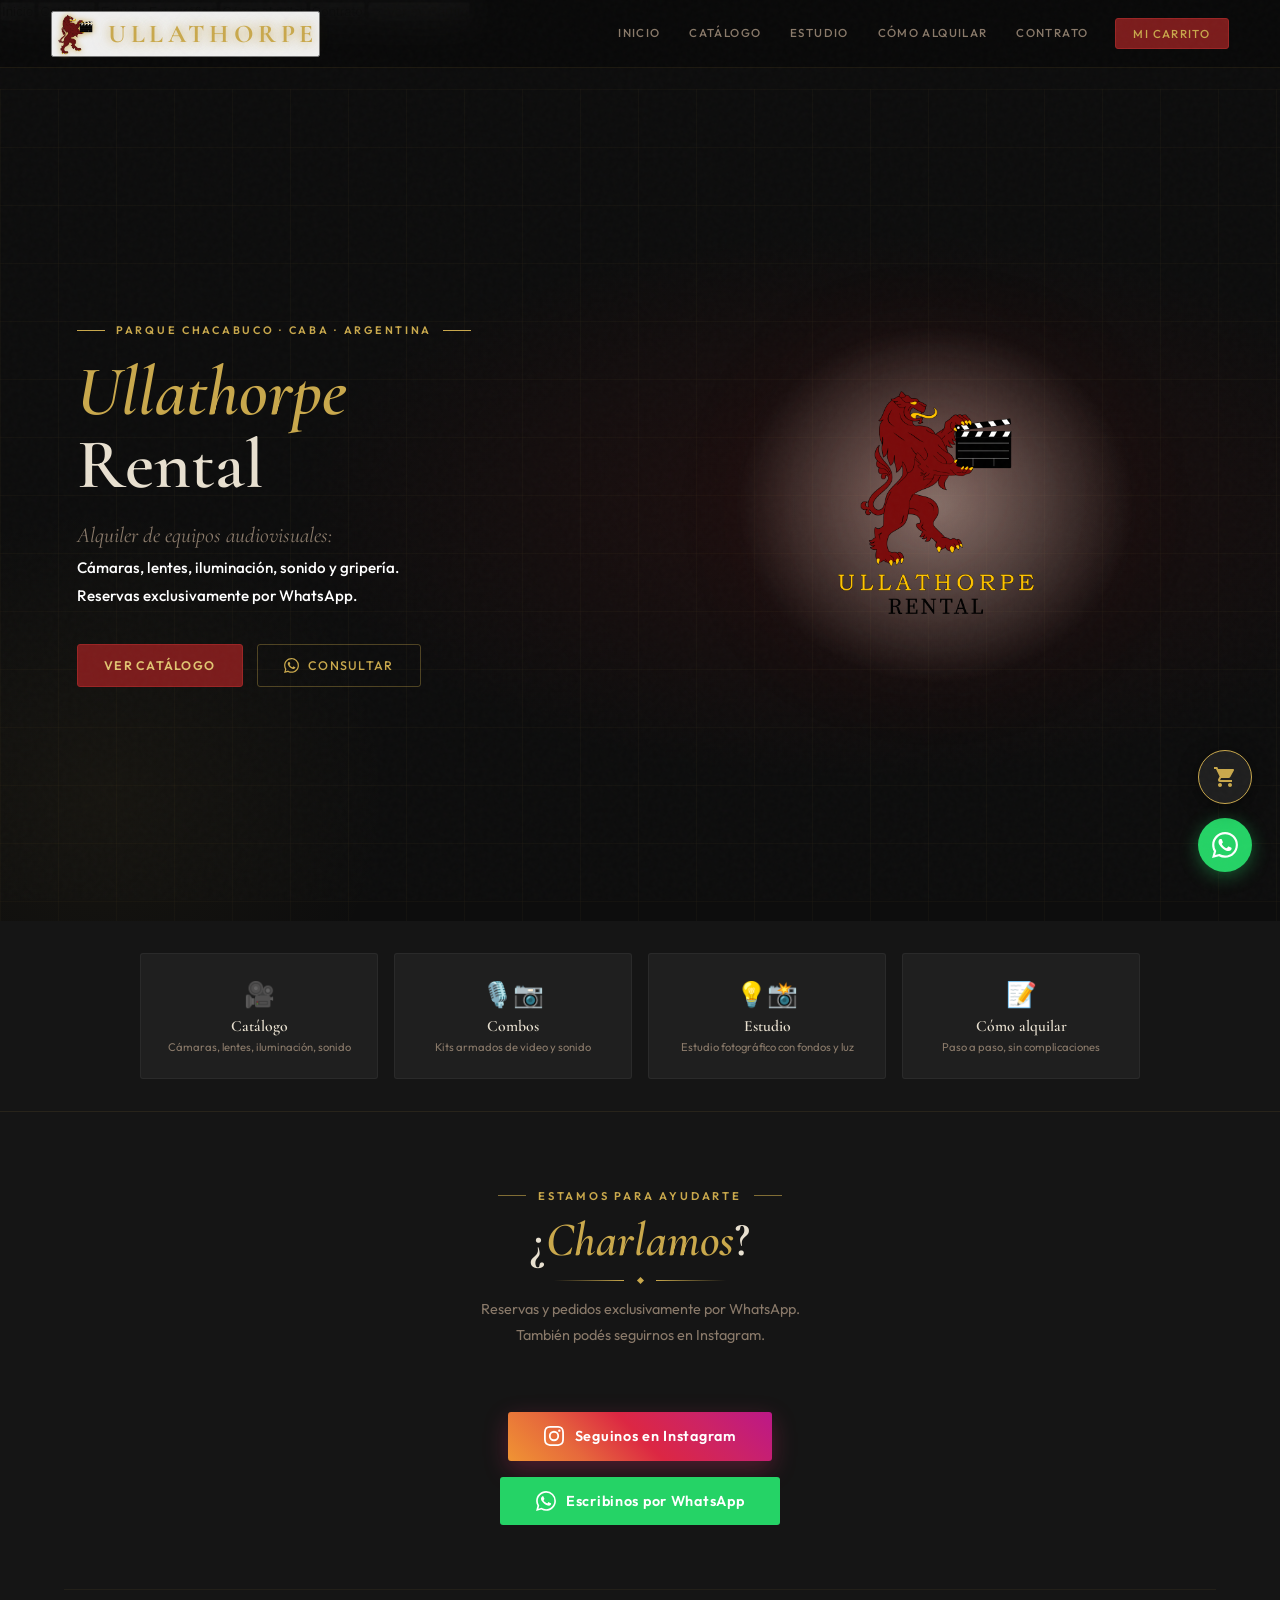
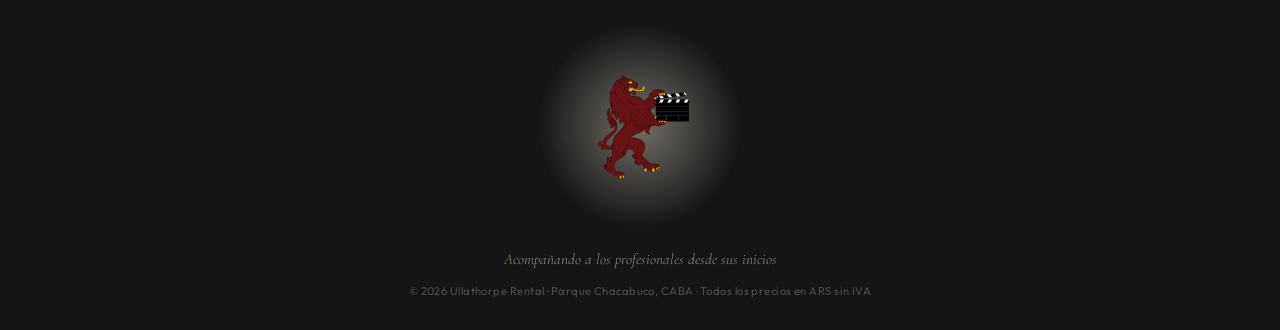
==== commit bd7550ac: "feat: update catalog and improve UI elements - Added new images to the catalog including filters and" ====
--- a/index.html
+++ b/index.html
@@ -60,12 +60,13 @@
       <div class="hero-text">
         <div class="hero-eyebrow fi">Parque Chacabuco · CABA · Argentina</div>
         <h1 class="fi1"><span class="brand">Ullathorpe</span><br/>Rental</h1>
-        <p class="hero-sub fi2">Alquiler de equipos audiovisuales</p>
-        <p class="hero-copy fi3">
-          <strong>Cámaras, lentes, iluminación y sonido</strong> por jornada de 23 hs.<br/>
-          Precios en pesos argentinos, sin IVA.<br/>
-          Reservas exclusivamente por WhatsApp.
+        
+        <p class="hero-sub fi2" style="margin-bottom: 0.2rem;">Alquiler de equipos audiovisuales:</p>
+        <p class="hero-copy fi3" style="margin-top: 0; font-size: 0.95rem;">
+          <strong style="color: #fff;">Cámaras, lentes, iluminación, sonido y gripería.</strong><br/>
+          <strong style="color: #fff;">Reservas exclusivamente por WhatsApp.</strong>
         </p>
+
         <div class="hero-actions fi4">
           <button class="btn-primary" onclick="showPage('catalogo')">Ver catálogo</button>
           <button class="btn-secondary" onclick="openWsp()">
@@ -73,11 +74,6 @@
             Consultar
           </button>
         </div>
-        <div class="hero-stats fi5">
-          <div><div class="stat-num">23hs</div><div class="stat-lbl">Por jornada</div></div>
-          <div><div class="stat-num">+40</div><div class="stat-lbl">Equipos</div></div>
-          <div><div class="stat-num">CABA</div><div class="stat-lbl">Pque. Chacabuco</div></div>
-        </div>
       </div>
       <div class="hero-logo-col fi3">
         <img src="img/logo.png" alt="Ullathorpe Rental" onerror="this.style.opacity='.08'" />
@@ -88,9 +84,9 @@
   <div class="quick-links">
     <div class="quick-links-grid">
       <div class="ql-card" onclick="showPage('catalogo')"><div class="ql-icon">🎥</div><div class="ql-title">Catálogo</div><div class="ql-desc">Cámaras, lentes, iluminación, sonido</div></div>
-      <div class="ql-card" onclick="goToCombos()"><div class="ql-icon">📦</div><div class="ql-title">Combos</div><div class="ql-desc">Kits armados de video y sonido</div></div>
-      <div class="ql-card" onclick="showPage('estudio')"><div class="ql-icon">📸</div><div class="ql-title">Estudio</div><div class="ql-desc">Estudio fotográfico con fondos y luz</div></div>
-      <div class="ql-card" onclick="showPage('como')"><div class="ql-icon">📋</div><div class="ql-title">Cómo alquilar</div><div class="ql-desc">Paso a paso, sin complicaciones</div></div>
+      <div class="ql-card" onclick="goToCombos()"><div class="ql-icon">🎙️📷</div><div class="ql-title">Combos</div><div class="ql-desc">Kits armados de video y sonido</div></div>
+      <div class="ql-card" onclick="showPage('estudio')"><div class="ql-icon">💡📸</div><div class="ql-title">Estudio</div><div class="ql-desc">Estudio fotográfico con fondos y luz</div></div>
+      <div class="ql-card" onclick="showPage('como')"><div class="ql-icon">📝</div><div class="ql-title">Cómo alquilar</div><div class="ql-desc">Paso a paso, sin complicaciones</div></div>
     </div>
   </div>
 
@@ -106,11 +102,40 @@
       <p class="section-desc">
         Precios por jornada de 23 hs, en pesos argentinos, sin IVA.<br/>
         <span class="last-update-label"></span>
-	  </p>
-    </div>
-	<div class="cat-filters" id="main-filters"></div>
+      </p>
+    </div>
+
+    <div class="cat-search-sort-row">
+      <div class="cat-search-container">
+        <svg class="cat-search-icon" viewBox="0 0 24 24" fill="none" stroke="currentColor" stroke-width="2" stroke-linecap="round" stroke-linejoin="round"><circle cx="11" cy="11" r="8"></circle><line x1="21" y1="21" x2="16.65" y2="16.65"></line></svg>
+        <input type="text" id="cat-search" placeholder="Buscar equipos, lentes, marcas..." autocomplete="off" />
+      </div>
+
+      <div class="cat-sort-wrapper" title="Ordenar catálogo">
+        <!-- Ícono SVG de "Ordenar/Filtrar" -->
+        <svg class="cat-sort-icon" viewBox="0 0 24 24" fill="none" stroke="currentColor" stroke-width="2" stroke-linecap="round" stroke-linejoin="round">
+          <line x1="4" y1="6" x2="20" y2="6"></line>
+          <line x1="4" y1="12" x2="14" y2="12"></line>
+          <line x1="4" y1="18" x2="8" y2="18"></line>
+        </svg>
+        
+        <select id="cat-sort" class="sort-select">
+          <option value="default">Por defecto</option>
+          <option value="category-asc">Categoría A-Z</option>
+          <option value="category-desc">Categoría Z-A</option>
+          <option value="price-asc">Menor precio</option>
+          <option value="price-desc">Mayor precio</option>
+          <option value="name-asc">Nombre A-Z</option>
+          <option value="name-desc">Nombre Z-A</option>
+        </select>
+      </div>
+    </div>
+
+    <div class="cat-filters" id="main-filters"></div>
+
     <div class="subcat-filters" id="subcat-filters" style="display:none;"></div>
     <div class="cat-grid" id="cat-grid"></div>
+
   </div>
   <div id="contact-slot-catalogo"></div>
 </div>
@@ -222,10 +247,10 @@
       <p class="section-desc">Todo se gestiona por WhatsApp. Sin formularios complicados, sin vueltas.</p>
     </div>
     <div class="steps-grid">
-      <div class="step-item"><div class="step-num">1</div><div class="step-title">Elegí tu equipo</div><p class="step-desc">Revisá el catálogo y anotá los equipos que necesitás para tu producción.</p></div>
+      <div class="step-item"><div class="step-num">1</div><div class="step-title">Elegí los equipos</div><p class="step-desc">Revisá el catálogo y anotá los equipos que necesitás para tu producción.</p></div>
       <div class="step-item"><div class="step-num">2</div><div class="step-title">Consultá disponibilidad</div><p class="step-desc">Escribinos por WhatsApp al <strong style="color:var(--gold)">011-7020-1017</strong> con la fecha y los equipos que te interesan.</p></div>
-      <div class="step-item"><div class="step-num">3</div><div class="step-title">Confirmá la reserva</div><p class="step-desc">Acordamos los detalles, te enviamos el contrato y coordinamos entrega y devolución.</p></div>
-      <div class="step-item"><div class="step-num">4</div><div class="step-title">¡A filmar!</div><p class="step-desc">Retirás el equipo y tenés 23 hs para darle con todo. Así nomás.</p></div>
+      <div class="step-item"><div class="step-num">3</div><div class="step-title">Confirmá la reserva</div><p class="step-desc">Acordamos los detalles y coordinamos entrega y devolución.</p></div>
+      <div class="step-item"><div class="step-num">4</div><div class="step-title">¡A filmar!</div><p class="step-desc">Tenés 23 hs para darle con todo. Así nomás.</p></div>
     </div>
 
     <div class="alta-box">
--- a/style.css
+++ b/style.css
@@ -62,14 +62,18 @@
 #main-nav.scrolled { border-bottom-color: rgba(201,168,76,0.22); }
 
 .nav-logo {
-  display: flex; align-items: center; gap: .6rem;
+  display: flex; align-items: center; gap: .8rem;
   cursor: pointer; text-decoration: none; flex-shrink: 0;
 }
-.nav-logo img { height: 42px; width: auto; display: block; }
+.nav-logo img { 
+  height: 42px; width: auto; display: block; background: transparent;
+  filter: drop-shadow(0 0 3px var(--gold)); /* Trazo dorado sin fondo blanco */
+}
 .nav-logo-name {
-  font-family: var(--serif); font-size: 1.1rem; font-weight: 600;
+  font-family: var(--serif); font-size: 1.6rem; font-weight: 700;
   letter-spacing: .18em; text-transform: uppercase; color: var(--gold);
-  text-shadow: -0.3px -0.3px 0 #000, 0.3px -0.3px 0 #000, -0.3px 0.3px 0 #000, 0.3px 0.3px 0 #000;
+  line-height: 1;
+  text-shadow: 0 0 10px rgba(201,168,76,0.8), 0 0 20px rgba(201,168,76,0.4);
 }
 
 .nav-links { display: flex; gap: 0; list-style: none; }
@@ -152,20 +156,6 @@
   padding: clamp(3rem,6vw,5rem) clamp(1.25rem,5vw,5rem) 0;
 }
 .contact-block .inner { max-width: 1240px; margin: 0 auto; }
-.contact-cards {
-  display: grid; grid-template-columns: repeat(auto-fit,minmax(170px,1fr));
-  gap: 1rem; max-width: 900px; margin: 0 auto 2.5rem;
-}
-.contact-card {
-  background: var(--dark3); border: 1px solid rgba(255,255,255,.05); border-radius: var(--r);
-  padding: 1.5rem 1rem; text-align: center; text-decoration: none; color: var(--text);
-  display: flex; flex-direction: column; align-items: center; gap: .6rem;
-  transition: border-color .22s, transform .22s; cursor: pointer;
-}
-.contact-card:hover { border-color: rgba(201,168,76,.28); transform: translateY(-2px); }
-.contact-card .ci { font-size: 1.6rem; line-height: 1; }
-.contact-card .cl { font-size: .65rem; letter-spacing: .1em; text-transform: uppercase; color: var(--text-muted); }
-.contact-card .cv { font-family: var(--serif); font-size: 1rem; font-weight: 600; color: var(--gold); }
 .contact-wsp-wrap { text-align: center; padding-bottom: 2.5rem; }
 .wsp-big {
   display: inline-flex; align-items: center; gap: .65rem;
@@ -215,19 +205,16 @@
   text-transform: uppercase; color: var(--gold); margin-bottom: 1.1rem;
   display: flex; align-items: center; gap: .7rem;
 }
-.hero-eyebrow::before { content: ''; display: block; width: 28px; height: 1px; background: var(--gold); }
+.hero-eyebrow::before, .hero-eyebrow::after { content: ''; display: block; width: 28px; height: 1px; background: var(--gold); }
 h1 { font-family: var(--serif); font-size: clamp(2.8rem,5.5vw,5rem); font-weight: 600; line-height: 1.04; color: var(--text); }
 h1 .brand { color: var(--gold); font-style: italic; }
 .hero-sub { font-family: var(--serif); font-style: italic; font-size: clamp(1rem,1.8vw,1.35rem); color: var(--text-muted); margin: 1.1rem 0 1.8rem; line-height: 1.5; }
 .hero-copy { font-size: .87rem; color: var(--text-muted); line-height: 1.8; margin-bottom: 2.2rem; max-width: 430px; }
-.hero-copy strong { color: var(--text); font-weight: 500; }
+.hero-copy strong { color: #fff; font-weight: 500; }
 .hero-actions { display: flex; gap: .9rem; flex-wrap: wrap; }
 .hero-logo-col { display: flex; align-items: center; justify-content: center; }
 .hero-logo-col img { width: min(400px,90%); filter: drop-shadow(0 0 55px rgba(123,28,28,.48)); animation: floatY 7s ease-in-out infinite; background: radial-gradient(ellipse at center, rgba(232,224,208,0.45) 0%, transparent 70%); border-radius: 50%; padding: 3rem; }
 @keyframes floatY { 0%,100%{transform:translateY(0)} 50%{transform:translateY(-11px)} }
-.hero-stats { display: flex; gap: 2.25rem; margin-top: 2.75rem; padding-top: 2.25rem; border-top: 1px solid rgba(201,168,76,.1); }
-.stat-num { font-family: var(--serif); font-size: 1.85rem; font-weight: 700; color: var(--gold); line-height: 1; }
-.stat-lbl { font-size: .68rem; letter-spacing: .1em; text-transform: uppercase; color: var(--text-muted); margin-top: .25rem; }
 
 .quick-links { background: var(--dark2); padding: 2rem clamp(1.25rem,5vw,5rem); }
 .quick-links-grid { display: grid; grid-template-columns: repeat(auto-fit,minmax(150px,1fr)); gap: 1rem; max-width: 1000px; margin: 0 auto; }
@@ -243,7 +230,129 @@
 
 /* ── CATÁLOGO & COMBOS ── */
 #page-catalogo { background: var(--dark2); }
-.cat-filters { display: flex; flex-wrap: wrap; gap: .45rem; justify-content: center; margin-bottom: 1.25rem; }
+
+/* ── BUSCADOR Y ORDEN (Fila Unificada) ── */
+.cat-search-sort-row { 
+  max-width: 700px; 
+  margin: 0 auto 1.5rem auto; 
+  display: flex; 
+  gap: 0.75rem; 
+  align-items: stretch; /* Hace que ambos tengan la misma altura */
+}
+
+.cat-search-container { 
+  flex: 1; 
+  position: relative; 
+  display: flex; 
+  align-items: center; 
+}
+.cat-search-icon { position: absolute; left: 1.1rem; width: 16px; height: 16px; color: var(--text-muted); pointer-events: none; }
+#cat-search { 
+  width: 100%; height: 100%;
+  background: rgba(255,255,255,0.03); border: 1px solid rgba(255,255,255,0.08); 
+  color: var(--text); padding: 0.8rem 1.2rem 0.8rem 2.8rem; border-radius: 30px; 
+  font-family: var(--sans); font-size: 0.9rem; outline: none; transition: all 0.2s; 
+}
+#cat-search:focus { border-color: rgba(201,168,76,0.5); background: rgba(255,255,255,0.05); }
+
+/* Botón de Ordenamiento (Ícono Compacto) */
+.cat-sort-wrapper {
+  position: relative;
+  display: flex; 
+  align-items: center; 
+  justify-content: center;
+  background: rgba(201,168,76,0.1); 
+  border: 1px solid rgba(201,168,76,0.3);
+  border-radius: 30px; 
+  width: 48px; /* Ancho fijo para formar un botón cuadrado redondeado */
+  min-width: 48px;
+  transition: all 0.2s; 
+  cursor: pointer;
+}
+.cat-sort-wrapper:hover { background: var(--gold); border-color: var(--gold); }
+
+.cat-sort-icon {
+  width: 20px; 
+  height: 20px; 
+  color: var(--gold);
+  transition: color 0.2s; 
+  pointer-events: none; /* CRÍTICO: Permite que el clic atraviese el ícono y abra el menú */
+  z-index: 1;
+}
+
+.sort-select {
+  position: absolute;
+  inset: 0;
+  width: 100%; height: 100%;
+  opacity: 0; 
+  cursor: pointer;
+  z-index: 2;
+  appearance: none; -webkit-appearance: none;
+  /* Restauramos la tipografía para que el menú desplegable la herede */
+  font-family: var(--sans);
+  font-size: 0.8rem;
+  font-weight: 600;
+  text-transform: uppercase;
+}
+
+/* Opciones desplegables */
+.sort-select option { 
+  background: var(--gold); 
+  color: var(--dark); 
+  font-family: var(--sans); /* Aseguramos que la fuente aplique a las opciones */
+  font-weight: 700; 
+  text-align: left;
+}
+
+/* Efecto hover unificado */
+/* Cartelito flotante (Tooltip) con el criterio de orden actual */
+.cat-sort-wrapper::after {
+  content: attr(data-label);
+  position: absolute;
+  top: -38px; /* Aparece flotando arriba del botón */
+  left: 50%;
+  transform: translateX(-50%);
+  background: var(--dark2);
+  color: var(--gold);
+  border: 1px solid var(--gold);
+  padding: 0.4rem 0.8rem;
+  border-radius: var(--r);
+  font-family: var(--sans);
+  font-size: 0.65rem;
+  font-weight: 700;
+  letter-spacing: 0.05em;
+  text-transform: uppercase;
+  white-space: nowrap;
+  opacity: 0;
+  pointer-events: none;
+  transition: opacity 0.2s, transform 0.2s;
+  z-index: 100;
+  box-shadow: 0 4px 15px rgba(0,0,0,0.8);
+}
+
+/* Animación de entrada al pasar el mouse por el botón */
+.cat-sort-wrapper:hover::after {
+  opacity: 1;
+  transform: translateX(-50%) translateY(-5px);
+}
+
+.cat-sort-wrapper:hover .cat-sort-icon { color: var(--dark); }
+
+/* Ajuste para los filtros de abajo */
+.cat-filters { 
+  display: flex; flex-wrap: wrap; gap: .45rem; justify-content: center; 
+  margin-bottom: 2.75rem !important; 
+}
+
+/* Responsive: En celulares se apilan */
+@media (max-width: 600px) {
+  .cat-search-sort-row { flex-direction: column; max-width: 100%; }
+  .cat-sort-wrapper { 
+    height: 45px; 
+    align-self: center; /* En móviles queda centrado y no se estira ancho completo */
+  }
+}
+
 .subcat-filters { display: flex; flex-wrap: wrap; gap: 0.4rem; justify-content: center; margin-bottom: 2.75rem; }
 .subcat-btn {
   font-family: var(--sans); font-size: 0.65rem; font-weight: 500;
@@ -265,28 +374,26 @@
 .cat-grid { display: grid; grid-template-columns: repeat(auto-fill,minmax(min(100%,265px),1fr)); gap: 1.1rem; }
 .cat-card {
   background: var(--dark3); border: 1px solid rgba(255,255,255,.045); border-radius: var(--r);
-  overflow: hidden; transition: transform .22s, border-color .22s, box-shadow .22s; position: relative;
-  display: flex; flex-direction: column;
-}
-.cat-card::before { content: ''; position: absolute; top: 0; left: 0; width: 3px; height: 0; background: var(--gold); transition: height .28s; }
-.cat-card:hover { transform: translateY(-2px); border-color: rgba(201,168,76,.18); box-shadow: 0 10px 30px rgba(0,0,0,.45); }
+  transition: transform .22s, border-color .22s, box-shadow .22s; position: relative;
+  display: flex; flex-direction: column; 
+  height: 100%; /* ESTO SOLUCIONA QUE LOS COMBOS QUEDEN DE DISTINTOS TAMAÑOS */
+}
+.cat-card::before { content: ''; position: absolute; top: 0; left: 0; width: 3px; height: 0; background: var(--gold); transition: height .28s; z-index: 2; }
+.cat-card:hover { transform: translateY(-2px); border-color: rgba(201,168,76,.18); box-shadow: 0 10px 30px rgba(0,0,0,.45); z-index: 10; }
 .cat-card:hover::before { height: 100%; }
 
 /* Contenedor de Imagen (Normal y Combos) */
 .cat-img {
-  width: 100%; aspect-ratio: 4/3;
+  width: 100%; aspect-ratio: 4/3; flex-shrink: 0;
   background: var(--dark4); display: flex; align-items: center; justify-content: center;
-  overflow: hidden; position: relative;
+  position: relative; border-radius: var(--r) var(--r) 0 0;
+  /* Se quitó el 'overflow: hidden' para que desborden en todas direcciones */
 }
 /* Se achicó al 82% para darle "aire" (márgenes) a las fotos individuales */
 .cat-img img { 
   width: 82%; height: 82%; object-fit: contain; display: block; margin: auto; 
   transition: transform .35s, filter .35s; 
-  filter: drop-shadow(0 0 1px var(--gold)); /* Reducido a 1px */
-}
-.cat-card:hover .cat-img img { 
-  transform: scale(1.06); 
-  filter: drop-shadow(0 0 3px var(--gold)); /* Reducido a 3px en el hover */
+  filter: drop-shadow(0 0 3px var(--gold)); /* Reducido a 1px */
 }
 .cat-img-placeholder {
   display: flex; flex-direction: column; align-items: center; gap: .5rem;
@@ -298,21 +405,26 @@
 
 /* Especial para collage de imágenes en combos */
 .combo-img-collage { 
-  width: 100%; height: 100%; display: grid; gap: 0.5rem; padding: 0.75rem; 
-}
-/* Al poner min-width y min-height en 0 forzamos a la imagen a no romper la grilla */
+  position: absolute; inset: 0; /* CLAVE: Evita que la foto estire la tarjeta hacia abajo */
+  width: 100%; height: 100%; padding: 0.75rem; 
+}
 .combo-img-collage img {
   width: 100%; height: 100%; object-fit: contain; display: block;
   max-width: 100%; max-height: 100%; min-width: 0; min-height: 0;
   transition: transform .35s, filter .35s; 
-  filter: drop-shadow(0 0 1px var(--gold)); /* Reducido a 1px */
+  filter: drop-shadow(0 0 3px var(--gold)); /* Reducido a 3px */
 }
 /* Layout para 2 imágenes */
 .combo-layout-2 {
-  grid-template-columns: 1fr 1fr; align-items: center;
-}
+  display: flex; justify-content: center; align-items: center;
+}
+.combo-layout-2 img { width: 48%; height: 80%; }
+.combo-layout-2 img:first-child { transform: translateX(10%); z-index: 2; }
+.combo-layout-2 img:last-child { transform: translateX(-10%); z-index: 1; }
+
 /* Layout para 3 imágenes (Triángulo) */
 .combo-layout-3 {
+  display: grid; gap: 0.5rem;
   grid-template-columns: 1fr 1fr; grid-template-rows: 1fr 1fr;
 }
 .combo-layout-3 img:first-child {
@@ -320,7 +432,18 @@
 }
 /* Layout para 4 imágenes (Cuadrado 2x2) */
 .combo-layout-4 {
+  display: grid; gap: 0.5rem;
   grid-template-columns: 1fr 1fr; grid-template-rows: 1fr 1fr;
+}
+/* Layout para 5 imágenes (2 arriba, 3 abajo) */
+.combo-layout-5 {
+  display: flex; flex-wrap: wrap; justify-content: center; align-items: center; align-content: center;
+}
+.combo-layout-5 img:nth-child(1), .combo-layout-5 img:nth-child(2) {
+  width: 48%; height: 48%;
+}
+.combo-layout-5 img:nth-child(3), .combo-layout-5 img:nth-child(4), .combo-layout-5 img:nth-child(5) {
+  width: 31%; height: 42%; margin-top: 2%;
 }
 
 .cat-card.combo-style { border-color: rgba(201,168,76,0.18); background: linear-gradient(145deg, var(--dark3) 0%, var(--dark2) 100%); }
@@ -345,9 +468,15 @@
 
 .combo-badge {
   display: inline-block; font-size: 0.55rem; font-weight: 700; letter-spacing: 0.15em;
-  text-transform: uppercase; background: var(--bordo); color: var(--gold);
+  text-transform: uppercase; 
   padding: 0.2rem 0.5rem; border-radius: 2px;
 }
+/* Lógica de colores de Badges de Kit */
+.combo-badge.badge-pro { background: var(--gold); color: var(--dark); border: 1px solid var(--gold); }
+.combo-badge.badge-avanzado { background: var(--bordo); color: var(--gold); }
+.combo-badge.badge-intermedio { background: #3a3a3a; color: #fff; border: 1px solid #555; }
+.combo-badge.badge-newbie { background: #d4d4d4; color: #1a1a1a; }
+.combo-badge.badge-default { background: var(--bordo); color: var(--gold); }
 
 .cat-price { font-family: var(--serif); font-size: 1.4rem; font-weight: 700; color: var(--gold); }
 .cat-price-lbl { font-size: .6rem; color: var(--text-muted); letter-spacing: .04em; }
@@ -499,11 +628,11 @@
 /* Animación de imagen en item normal */
 .cart-item-img > img { 
   max-width: 90%; max-height: 90%; object-fit: contain; 
-  transition: all 0.3s ease; filter: drop-shadow(0 0 1px var(--gold));
+  transition: all 0.3s ease; filter: drop-shadow(0 0 3px var(--gold));
 }
 .cart-item:hover .cart-item-img > img { 
   transform: scale(1.25); /* Escala mayor para que invada un poco los costados */
-  filter: drop-shadow(0 0 3px var(--gold)); 
+  filter: drop-shadow(0 0 5px var(--gold)); 
 }
 
 /* ── Lógica de Combo Estático y Carrusel en Carrito ── */
@@ -521,7 +650,7 @@
 }
 .combo-first-img {
   max-width: 90%; max-height: 90%; object-fit: contain;
-  filter: drop-shadow(0 0 1px var(--gold));
+  filter: drop-shadow(0 0 3px var(--gold));
 }
 /* La nueva insignia de KIT sobresaliendo en el vértice derecho */
 .combo-kit-badge {
@@ -543,7 +672,7 @@
 }
 .cart-combo-track img {
   width: 60px; height: 100%; object-fit: contain; flex-shrink: 0;
-  padding: 4px; filter: drop-shadow(0 0 3px var(--gold)); /* Trazo dorado intenso para hover */
+  padding: 4px; filter: drop-shadow(0 0 5px var(--gold)); /* Trazo dorado intenso para hover */
 }
 .cart-item:hover .cart-combo-static { display: none; }
 .cart-item:hover .cart-combo-loop { display: block; }
@@ -704,4 +833,30 @@
   overflow: hidden;
   border-radius: 2px;
   z-index: 5; /* Por debajo de la insignia */
-}+}
+
+/* ── ANIMACIÓN DE TEXTO Y ZOOM MEJORADO EN CATÁLOGO ── */
+.cat-card * { transition: all 0.2s cubic-bezier(0.25, 0.46, 0.45, 0.94); }
+
+/* Zoom en imágenes individuales (excluye a los combos para no romperlos) */
+.cat-card:not(.combo-style):hover .cat-img img { 
+  transform: scale(1.2); 
+  z-index: 15;
+  position: relative;
+}
+
+/* Zoom en combos (escala TODA la grilla junta, manteniendo la estructura perfecta) */
+.cat-card.combo-style:hover .combo-img-collage { 
+  transform: scale(1.05); /* Aumento moderado para que el grupo no tape todo */
+  z-index: 15;
+}
+
+/* Aumento de tamaño MUCHO más notorio de las fuentes en hover (se puede usar 'text-transform: uppercase;')*/
+.cat-card:hover .cat-cat { font-size: 0.7rem; }
+.cat-card:hover .cat-cat span { font-size: 0.7rem; }
+.cat-card:hover .cat-name { font-size: 1.2rem; color: var(--gold); font-weight: bold; }
+.cat-card:hover .cat-desc { font-size: 0.85rem; line-height: 1.3; color: var(--text); font-weight: bold; }
+.cat-card:hover .cat-price { font-size: 1.6rem; font-weight: bold; }
+.cat-card:hover .cat-price-lbl { font-size: 0.6rem; }
+.cat-card:hover .combo-card-items li { font-size: 0.9rem; color: var(--text); font-weight: bold; }
+.cat-card:hover .combo-badge { font-size: 0.9rem; padding: 0.275rem 0.6rem; }
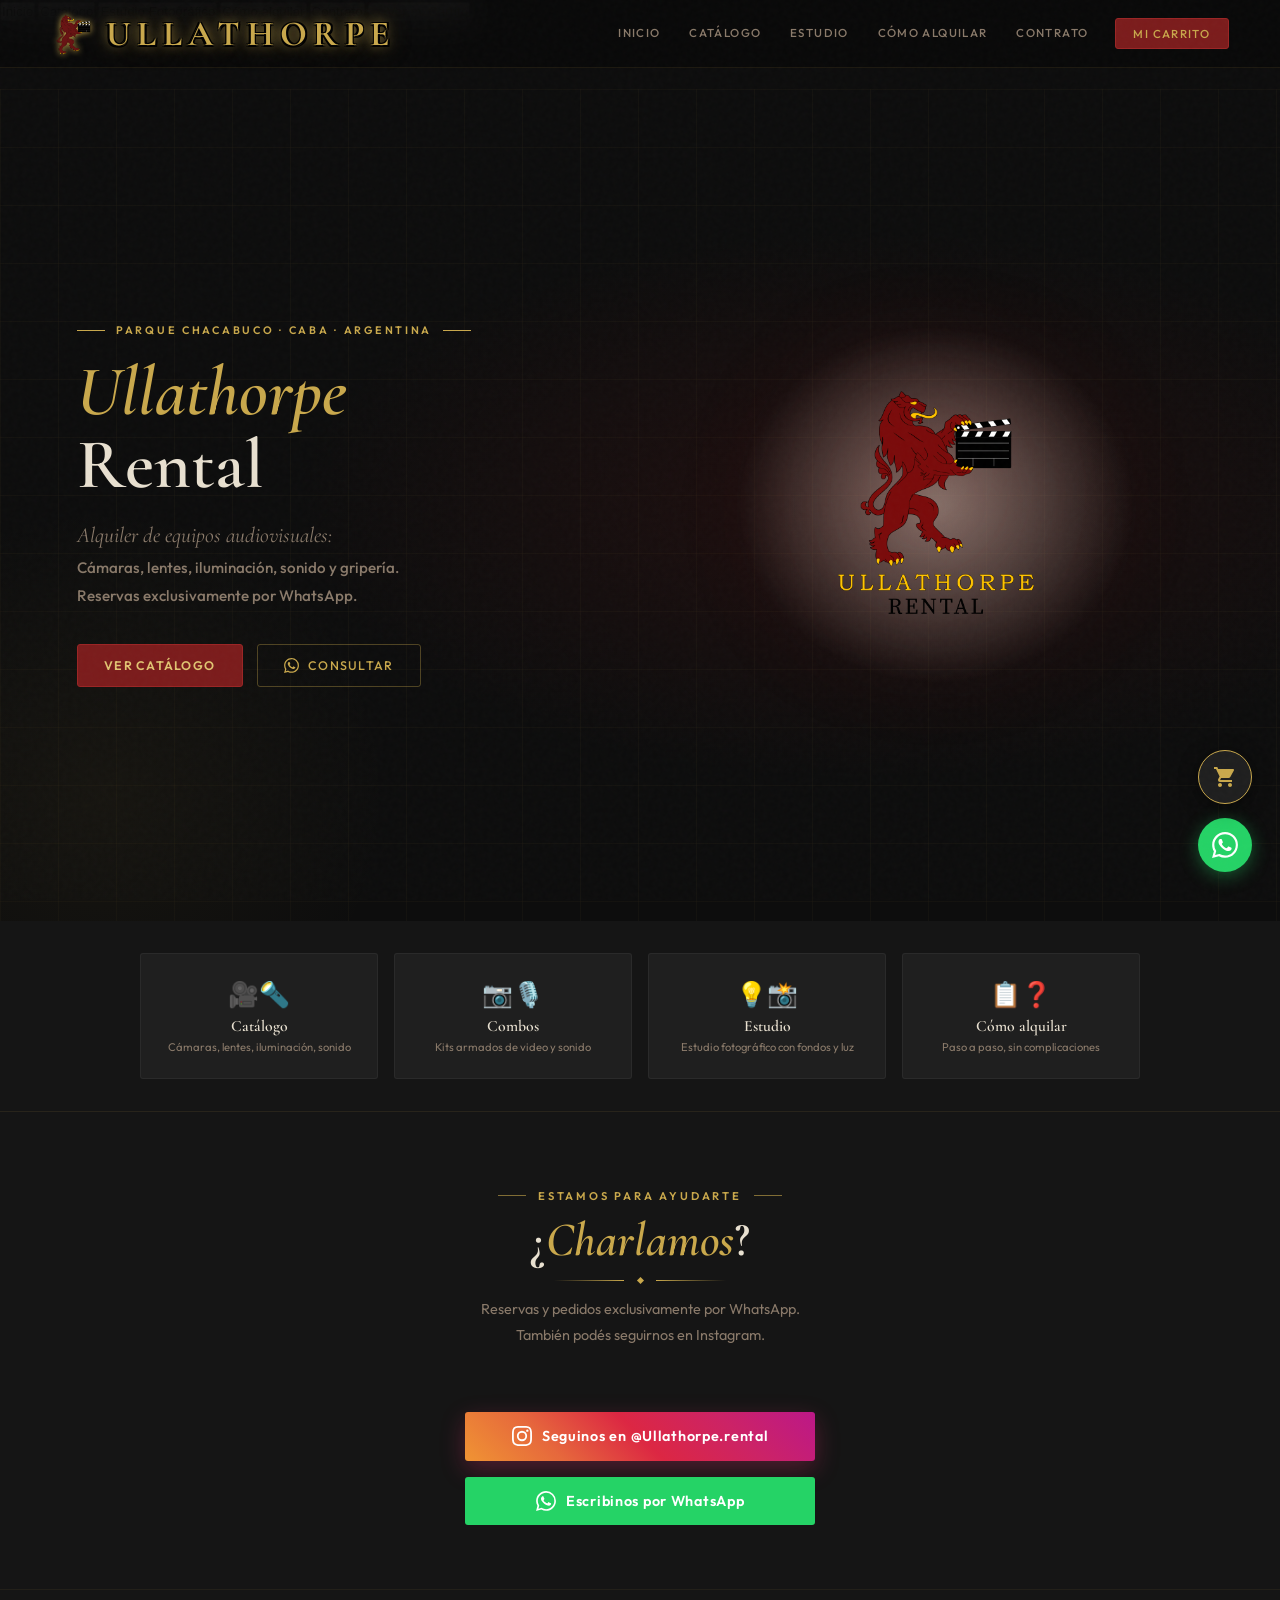
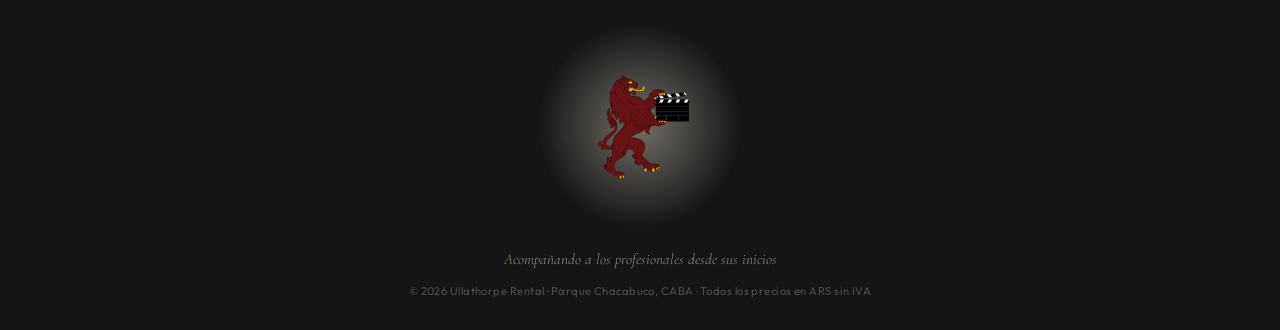
==== commit f0e9b6f5: "refactor: clean up code and improve UI elements in app.js, index.html, and style.css" ====
--- a/index.html
+++ b/index.html
@@ -62,9 +62,9 @@
         <h1 class="fi1"><span class="brand">Ullathorpe</span><br/>Rental</h1>
         
         <p class="hero-sub fi2" style="margin-bottom: 0.2rem;">Alquiler de equipos audiovisuales:</p>
-        <p class="hero-copy fi3" style="margin-top: 0; font-size: 0.95rem;">
-          <strong style="color: #fff;">Cámaras, lentes, iluminación, sonido y gripería.</strong><br/>
-          <strong style="color: #fff;">Reservas exclusivamente por WhatsApp.</strong>
+        <p class="hero-copy fi3" style="margin-top: 0.2rem; font-size: 0.95rem;">
+          <strong style="color: var(--text-muted);">Cámaras, lentes, iluminación, sonido y gripería.</strong><br/>
+          <strong style="color: var(--text-muted);">Reservas exclusivamente por WhatsApp.</strong>
         </p>
 
         <div class="hero-actions fi4">
@@ -83,10 +83,10 @@
 
   <div class="quick-links">
     <div class="quick-links-grid">
-      <div class="ql-card" onclick="showPage('catalogo')"><div class="ql-icon">🎥</div><div class="ql-title">Catálogo</div><div class="ql-desc">Cámaras, lentes, iluminación, sonido</div></div>
-      <div class="ql-card" onclick="goToCombos()"><div class="ql-icon">🎙️📷</div><div class="ql-title">Combos</div><div class="ql-desc">Kits armados de video y sonido</div></div>
+      <div class="ql-card" onclick="showPage('catalogo')"><div class="ql-icon">🎥🔦</div><div class="ql-title">Catálogo</div><div class="ql-desc">Cámaras, lentes, iluminación, sonido</div></div>
+      <div class="ql-card" onclick="goToCombos()"><div class="ql-icon">📷🎙️</div><div class="ql-title">Combos</div><div class="ql-desc">Kits armados de video y sonido</div></div>
       <div class="ql-card" onclick="showPage('estudio')"><div class="ql-icon">💡📸</div><div class="ql-title">Estudio</div><div class="ql-desc">Estudio fotográfico con fondos y luz</div></div>
-      <div class="ql-card" onclick="showPage('como')"><div class="ql-icon">📝</div><div class="ql-title">Cómo alquilar</div><div class="ql-desc">Paso a paso, sin complicaciones</div></div>
+      <div class="ql-card" onclick="showPage('como')"><div class="ql-icon">📋❓</div><div class="ql-title">Cómo alquilar</div><div class="ql-desc">Paso a paso, sin complicaciones</div></div>
     </div>
   </div>
 
@@ -250,7 +250,7 @@
       <div class="step-item"><div class="step-num">1</div><div class="step-title">Elegí los equipos</div><p class="step-desc">Revisá el catálogo y anotá los equipos que necesitás para tu producción.</p></div>
       <div class="step-item"><div class="step-num">2</div><div class="step-title">Consultá disponibilidad</div><p class="step-desc">Escribinos por WhatsApp al <strong style="color:var(--gold)">011-7020-1017</strong> con la fecha y los equipos que te interesan.</p></div>
       <div class="step-item"><div class="step-num">3</div><div class="step-title">Confirmá la reserva</div><p class="step-desc">Acordamos los detalles y coordinamos entrega y devolución.</p></div>
-      <div class="step-item"><div class="step-num">4</div><div class="step-title">¡A filmar!</div><p class="step-desc">Tenés 23 hs para darle con todo. Así nomás.</p></div>
+      <div class="step-item"><div class="step-num">4</div><div class="step-title">¡A filmar!</div><p class="step-desc">Retiras los equipos y ¡a rodar!</p></div>
     </div>
 
     <div class="alta-box">
--- a/style.css
+++ b/style.css
@@ -64,16 +64,24 @@
 .nav-logo {
   display: flex; align-items: center; gap: .8rem;
   cursor: pointer; text-decoration: none; flex-shrink: 0;
+  background: transparent; border: none; outline: none; padding: 0; /* Quita el fondo blanco por defecto del botón */
 }
 .nav-logo img { 
   height: 42px; width: auto; display: block; background: transparent;
-  filter: drop-shadow(0 0 3px var(--gold)); /* Trazo dorado sin fondo blanco */
+  filter: drop-shadow(0 0 3px var(--gold)); 
 }
 .nav-logo-name {
-  font-family: var(--serif); font-size: 1.6rem; font-weight: 700;
+  font-family: var(--serif); font-size: 2.2rem; font-weight: 700; /* Letra más grande */
   letter-spacing: .18em; text-transform: uppercase; color: var(--gold);
   line-height: 1;
-  text-shadow: 0 0 10px rgba(201,168,76,0.8), 0 0 20px rgba(201,168,76,0.4);
+  /* Trazo negro sólido (1.5px) y brillo dorado difuminado */
+  text-shadow: 
+    -1.5px -1.5px 0 #000, 
+     1.5px -1.5px 0 #000, 
+    -1.5px  1.5px 0 #000, 
+     1.5px  1.5px 0 #000, 
+    0 0 12px rgba(201,168,76,0.9), 
+    0 0 25px rgba(201,168,76,0.5);
 }
 
 .nav-links { display: flex; gap: 0; list-style: none; }
@@ -475,7 +483,7 @@
 .combo-badge.badge-pro { background: var(--gold); color: var(--dark); border: 1px solid var(--gold); }
 .combo-badge.badge-avanzado { background: var(--bordo); color: var(--gold); }
 .combo-badge.badge-intermedio { background: #3a3a3a; color: #fff; border: 1px solid #555; }
-.combo-badge.badge-newbie { background: #d4d4d4; color: #1a1a1a; }
+.combo-badge.badge-newbie { background: #9e9e9e; color: #1a1a1a; border: 1px solid #808080; }
 .combo-badge.badge-default { background: var(--bordo); color: var(--gold); }
 
 .cat-price { font-family: var(--serif); font-size: 1.4rem; font-weight: 700; color: var(--gold); }
